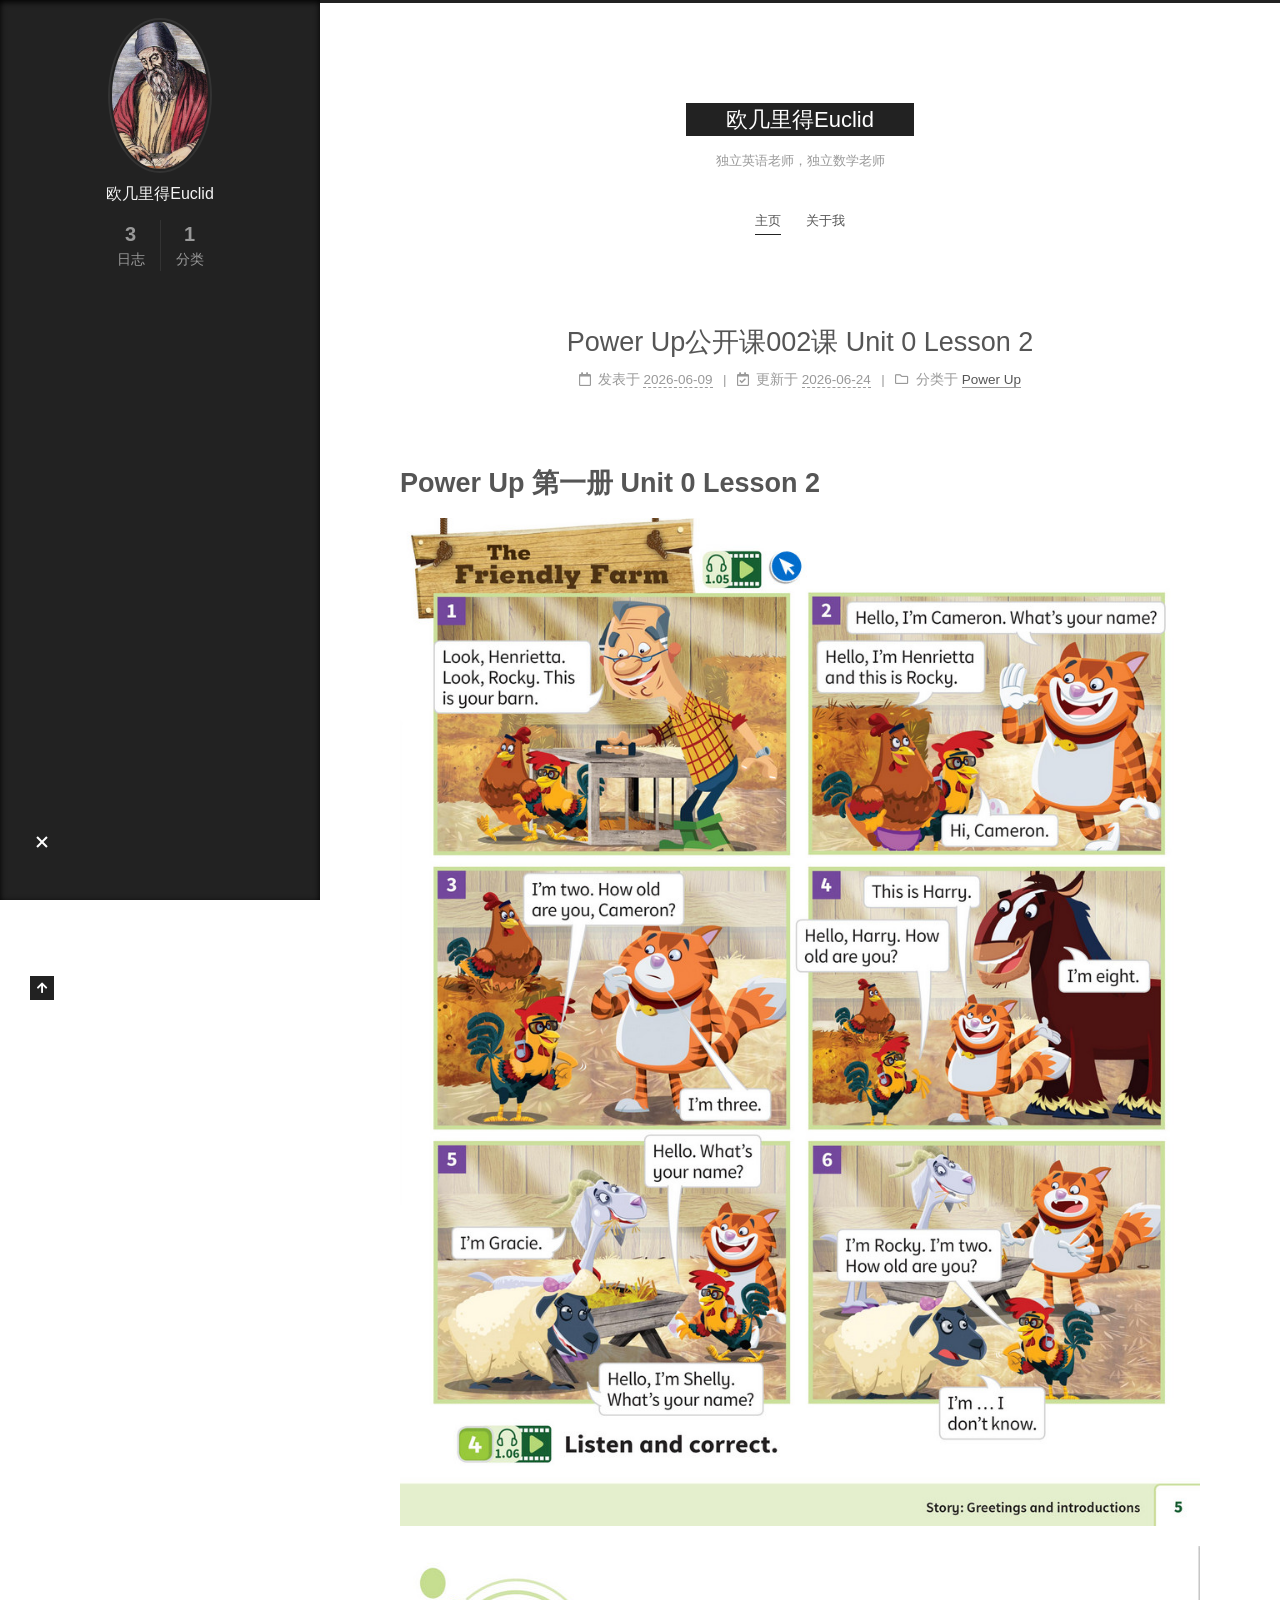
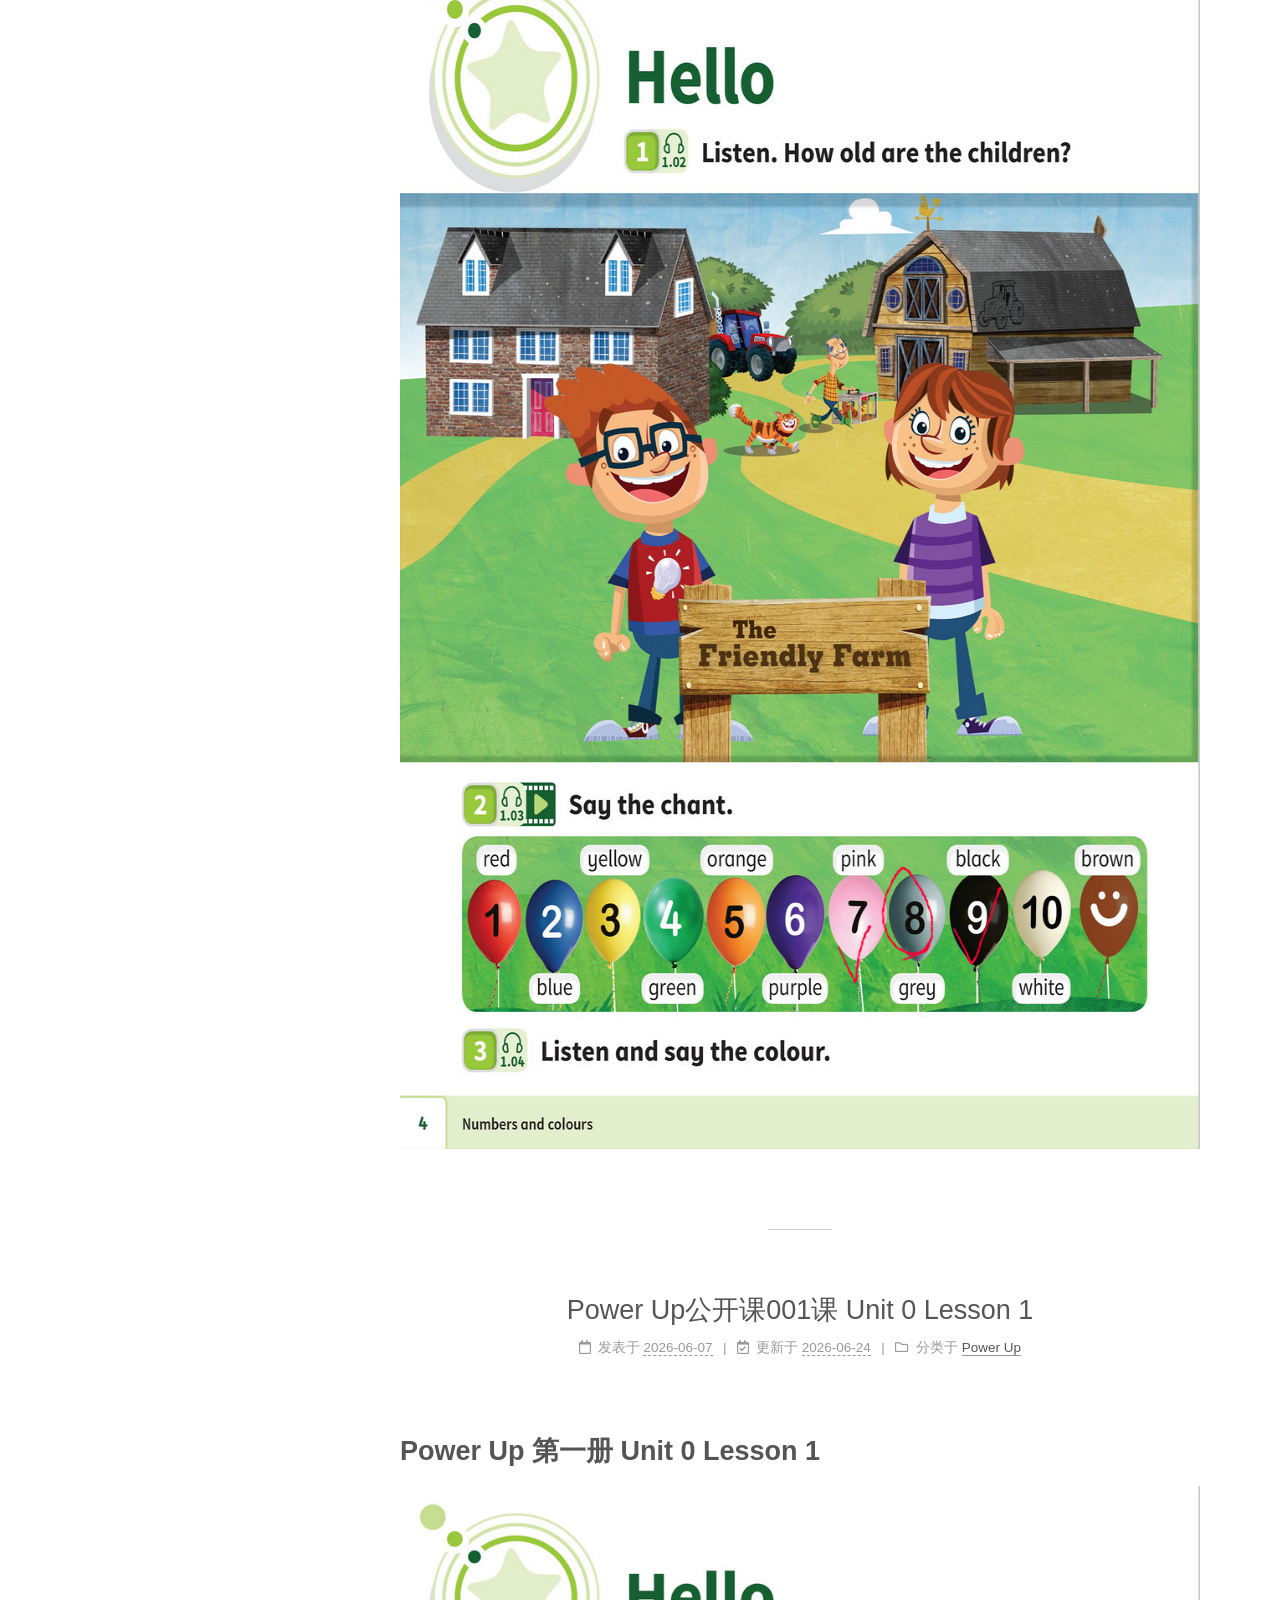
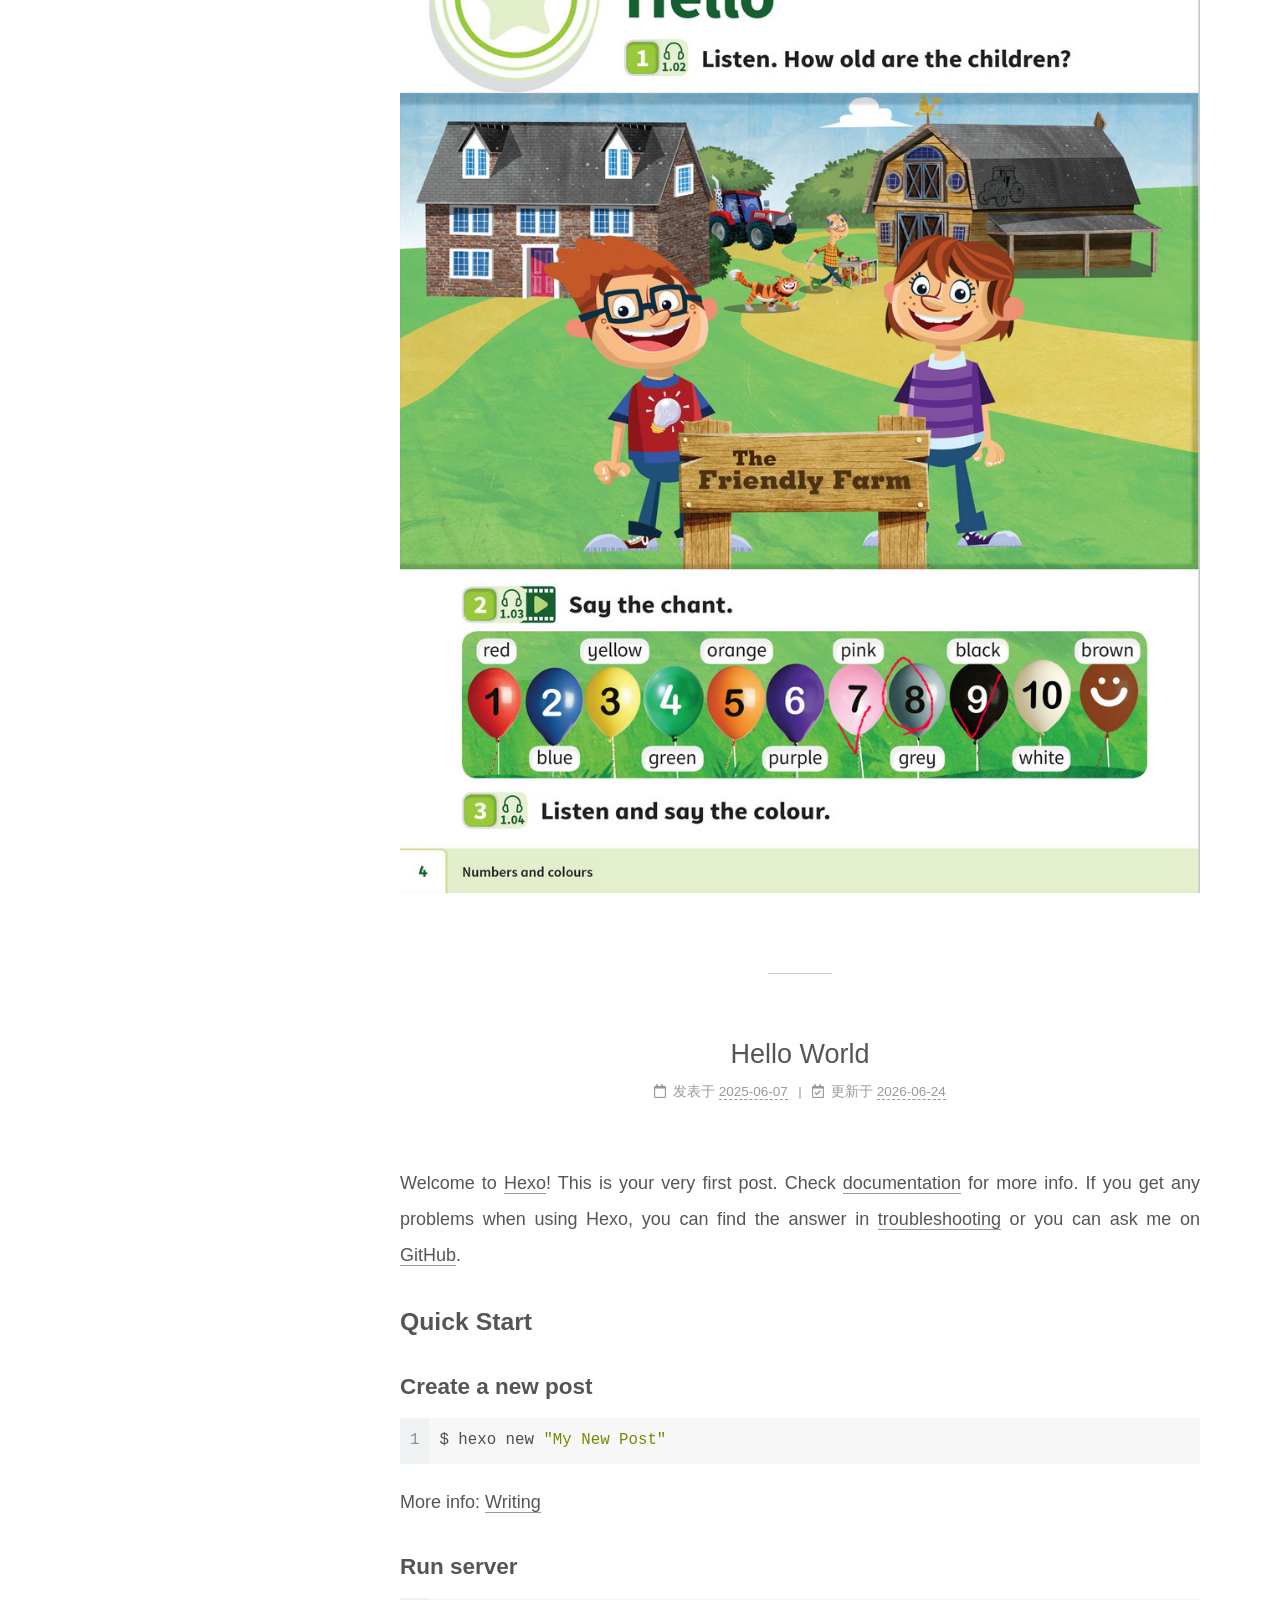
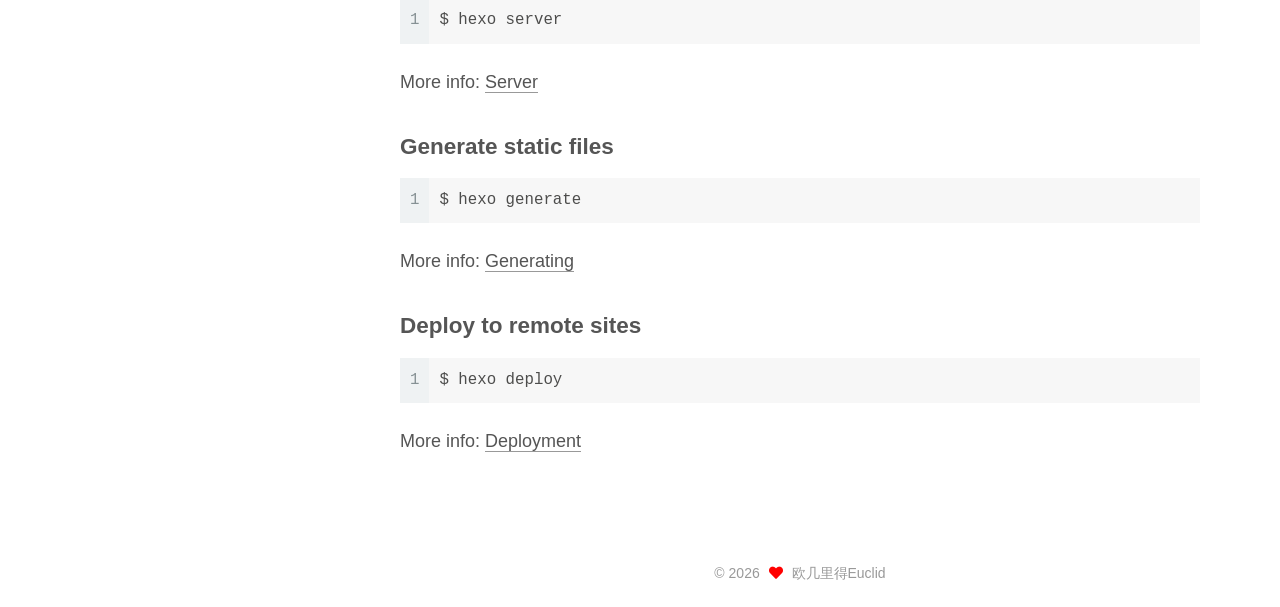
==== index.html @ 87eef2e1 "Site updated: 2026-06-25 21:49:47" ====
<!DOCTYPE html>
<html lang="zh-CN">
<head>
  <meta charset="UTF-8">
<meta name="viewport" content="width=device-width, initial-scale=1, maximum-scale=2">
<meta name="theme-color" content="#222">
<meta name="generator" content="Hexo 7.3.0">
  <link rel="apple-touch-icon" sizes="180x180" href="/images/apple-touch-icon-next.png">
  <link rel="icon" type="image/png" sizes="32x32" href="/images/favicon-32x32-next.png">
  <link rel="icon" type="image/png" sizes="16x16" href="/images/favicon-16x16-next.png">
  <link rel="mask-icon" href="/images/logo.svg" color="#222">

<link rel="stylesheet" href="/css/main.css">


<link rel="stylesheet" href="/lib/font-awesome/css/all.min.css">

<script id="hexo-configurations">
    var NexT = window.NexT || {};
    var CONFIG = {"hostname":"example.com","root":"/","scheme":"Muse","version":"7.8.0","exturl":false,"sidebar":{"position":"left","display":"always","padding":18,"offset":12,"onmobile":false},"copycode":{"enable":false,"show_result":false,"style":null},"back2top":{"enable":true,"sidebar":false,"scrollpercent":false},"bookmark":{"enable":false,"color":"#222","save":"auto"},"fancybox":false,"mediumzoom":false,"lazyload":false,"pangu":false,"comments":{"style":"tabs","active":null,"storage":true,"lazyload":false,"nav":null},"algolia":{"hits":{"per_page":10},"labels":{"input_placeholder":"Search for Posts","hits_empty":"We didn't find any results for the search: ${query}","hits_stats":"${hits} results found in ${time} ms"}},"localsearch":{"enable":false,"trigger":"auto","top_n_per_article":1,"unescape":false,"preload":false},"motion":{"enable":true,"async":false,"transition":{"post_block":"fadeIn","post_header":"slideDownIn","post_body":"slideDownIn","coll_header":"slideLeftIn","sidebar":"slideUpIn"}}};
  </script>

  <meta property="og:type" content="website">
<meta property="og:title" content="欧几里得Euclid">
<meta property="og:url" content="http://example.com/index.html">
<meta property="og:site_name" content="欧几里得Euclid">
<meta property="og:locale" content="zh_CN">
<meta property="article:author" content="欧几里得Euclid">
<meta name="twitter:card" content="summary">

<link rel="canonical" href="http://example.com/">


<script id="page-configurations">
  // https://hexo.io/docs/variables.html
  CONFIG.page = {
    sidebar: "",
    isHome : true,
    isPost : false,
    lang   : 'zh-CN'
  };
</script>

  <title>欧几里得Euclid</title>
  






  <noscript>
  <style>
  .use-motion .brand,
  .use-motion .menu-item,
  .sidebar-inner,
  .use-motion .post-block,
  .use-motion .pagination,
  .use-motion .comments,
  .use-motion .post-header,
  .use-motion .post-body,
  .use-motion .collection-header { opacity: initial; }

  .use-motion .site-title,
  .use-motion .site-subtitle {
    opacity: initial;
    top: initial;
  }

  .use-motion .logo-line-before i { left: initial; }
  .use-motion .logo-line-after i { right: initial; }
  </style>
</noscript>

</head>

<body itemscope itemtype="http://schema.org/WebPage">
  <div class="container use-motion">
    <div class="headband"></div>

    <header class="header" itemscope itemtype="http://schema.org/WPHeader">
      <div class="header-inner"><div class="site-brand-container">
  <div class="site-nav-toggle">
    <div class="toggle" aria-label="切换导航栏">
      <span class="toggle-line toggle-line-first"></span>
      <span class="toggle-line toggle-line-middle"></span>
      <span class="toggle-line toggle-line-last"></span>
    </div>
  </div>

  <div class="site-meta">

    <a href="/" class="brand" rel="start">
      <span class="logo-line-before"><i></i></span>
      <h1 class="site-title">欧几里得Euclid</h1>
      <span class="logo-line-after"><i></i></span>
    </a>
      <p class="site-subtitle" itemprop="description">独立英语老师，独立数学老师</p>
  </div>

  <div class="site-nav-right">
    <div class="toggle popup-trigger">
    </div>
  </div>
</div>




<nav class="site-nav">
  <ul id="menu" class="main-menu menu">
        <li class="menu-item menu-item-主页">

    <a href="/" rel="section">主页</a>

  </li>
        <li class="menu-item menu-item-关于我">

    <a href="/about-me/" rel="section">关于我</a>

  </li>
  </ul>
</nav>




</div>
    </header>

    
  <div class="back-to-top">
    <i class="fa fa-arrow-up"></i>
    <span>0%</span>
  </div>


    <main class="main">
      <div class="main-inner">
        <div class="content-wrap">
          

          <div class="content index posts-expand">
            
      
  
  
  <article itemscope itemtype="http://schema.org/Article" class="post-block" lang="zh-CN">
    <link itemprop="mainEntityOfPage" href="http://example.com/2026/06/09/002/">

    <span hidden itemprop="author" itemscope itemtype="http://schema.org/Person">
      <meta itemprop="image" content="/images/general/avatar.jpg">
      <meta itemprop="name" content="欧几里得Euclid">
      <meta itemprop="description" content="">
    </span>

    <span hidden itemprop="publisher" itemscope itemtype="http://schema.org/Organization">
      <meta itemprop="name" content="欧几里得Euclid">
    </span>
      <header class="post-header">
        <h2 class="post-title" itemprop="name headline">
          
            <a href="/2026/06/09/002/" class="post-title-link" itemprop="url">Power Up公开课002课 Unit 0 Lesson 2</a>
        </h2>

        <div class="post-meta">
            <span class="post-meta-item">
              <span class="post-meta-item-icon">
                <i class="far fa-calendar"></i>
              </span>
              <span class="post-meta-item-text">发表于</span>

              <time title="创建时间：2026-06-09 11:00:00" itemprop="dateCreated datePublished" datetime="2026-06-09T11:00:00+08:00">2026-06-09</time>
            </span>
              <span class="post-meta-item">
                <span class="post-meta-item-icon">
                  <i class="far fa-calendar-check"></i>
                </span>
                <span class="post-meta-item-text">更新于</span>
                <time title="修改时间：2026-06-24 15:25:16" itemprop="dateModified" datetime="2026-06-24T15:25:16+08:00">2026-06-24</time>
              </span>
            <span class="post-meta-item">
              <span class="post-meta-item-icon">
                <i class="far fa-folder"></i>
              </span>
              <span class="post-meta-item-text">分类于</span>
                <span itemprop="about" itemscope itemtype="http://schema.org/Thing">
                  <a href="/categories/Power-Up/" itemprop="url" rel="index"><span itemprop="name">Power Up</span></a>
                </span>
            </span>

          

        </div>
      </header>

    
    
    
    <div class="post-body" itemprop="articleBody">

      
          <h1>Power Up 第一册 Unit 0 Lesson 2</h1>

<p> <img src="/imaegs/powerup01/page005.jpg" alt="图片描述"></p>
 <img src="/imaegs/powerup01/page004.jpg" width="956" height="1203" alt=""/>

      
    </div>

    
    
    
      <footer class="post-footer">
        <div class="post-eof"></div>
      </footer>
  </article>
  
  
  

      
  
  
  <article itemscope itemtype="http://schema.org/Article" class="post-block" lang="zh-CN">
    <link itemprop="mainEntityOfPage" href="http://example.com/2026/06/07/001/">

    <span hidden itemprop="author" itemscope itemtype="http://schema.org/Person">
      <meta itemprop="image" content="/images/general/avatar.jpg">
      <meta itemprop="name" content="欧几里得Euclid">
      <meta itemprop="description" content="">
    </span>

    <span hidden itemprop="publisher" itemscope itemtype="http://schema.org/Organization">
      <meta itemprop="name" content="欧几里得Euclid">
    </span>
      <header class="post-header">
        <h2 class="post-title" itemprop="name headline">
          
            <a href="/2026/06/07/001/" class="post-title-link" itemprop="url">Power Up公开课001课 Unit 0 Lesson 1</a>
        </h2>

        <div class="post-meta">
            <span class="post-meta-item">
              <span class="post-meta-item-icon">
                <i class="far fa-calendar"></i>
              </span>
              <span class="post-meta-item-text">发表于</span>

              <time title="创建时间：2026-06-07 11:00:00" itemprop="dateCreated datePublished" datetime="2026-06-07T11:00:00+08:00">2026-06-07</time>
            </span>
              <span class="post-meta-item">
                <span class="post-meta-item-icon">
                  <i class="far fa-calendar-check"></i>
                </span>
                <span class="post-meta-item-text">更新于</span>
                <time title="修改时间：2026-06-24 15:17:40" itemprop="dateModified" datetime="2026-06-24T15:17:40+08:00">2026-06-24</time>
              </span>
            <span class="post-meta-item">
              <span class="post-meta-item-icon">
                <i class="far fa-folder"></i>
              </span>
              <span class="post-meta-item-text">分类于</span>
                <span itemprop="about" itemscope itemtype="http://schema.org/Thing">
                  <a href="/categories/Power-Up/" itemprop="url" rel="index"><span itemprop="name">Power Up</span></a>
                </span>
            </span>

          

        </div>
      </header>

    
    
    
    <div class="post-body" itemprop="articleBody">

      
          <h1>Power Up 第一册 Unit 0 Lesson 1</h1>

<p> <img src="/imaegs/powerup01/page004.jpg" alt="图片描述"></p>

      
    </div>

    
    
    
      <footer class="post-footer">
        <div class="post-eof"></div>
      </footer>
  </article>
  
  
  

      
  
  
  <article itemscope itemtype="http://schema.org/Article" class="post-block" lang="zh-CN">
    <link itemprop="mainEntityOfPage" href="http://example.com/2025/06/07/hello-world/">

    <span hidden itemprop="author" itemscope itemtype="http://schema.org/Person">
      <meta itemprop="image" content="/images/general/avatar.jpg">
      <meta itemprop="name" content="欧几里得Euclid">
      <meta itemprop="description" content="">
    </span>

    <span hidden itemprop="publisher" itemscope itemtype="http://schema.org/Organization">
      <meta itemprop="name" content="欧几里得Euclid">
    </span>
      <header class="post-header">
        <h2 class="post-title" itemprop="name headline">
          
            <a href="/2025/06/07/hello-world/" class="post-title-link" itemprop="url">Hello World</a>
        </h2>

        <div class="post-meta">
            <span class="post-meta-item">
              <span class="post-meta-item-icon">
                <i class="far fa-calendar"></i>
              </span>
              <span class="post-meta-item-text">发表于</span>

              <time title="创建时间：2025-06-07 11:00:00" itemprop="dateCreated datePublished" datetime="2025-06-07T11:00:00+08:00">2025-06-07</time>
            </span>
              <span class="post-meta-item">
                <span class="post-meta-item-icon">
                  <i class="far fa-calendar-check"></i>
                </span>
                <span class="post-meta-item-text">更新于</span>
                <time title="修改时间：2026-06-24 15:22:51" itemprop="dateModified" datetime="2026-06-24T15:22:51+08:00">2026-06-24</time>
              </span>

          

        </div>
      </header>

    
    
    
    <div class="post-body" itemprop="articleBody">

      
          <p>Welcome to <a target="_blank" rel="noopener" href="https://hexo.io/">Hexo</a>! This is your very first post. Check <a target="_blank" rel="noopener" href="https://hexo.io/docs/">documentation</a> for more info. If you get any problems when using Hexo, you can find the answer in <a target="_blank" rel="noopener" href="https://hexo.io/docs/troubleshooting.html">troubleshooting</a> or you can ask me on <a target="_blank" rel="noopener" href="https://github.com/hexojs/hexo/issues">GitHub</a>.</p>
<h2 id="Quick-Start"><a href="#Quick-Start" class="headerlink" title="Quick Start"></a>Quick Start</h2><h3 id="Create-a-new-post"><a href="#Create-a-new-post" class="headerlink" title="Create a new post"></a>Create a new post</h3><figure class="highlight bash"><table><tr><td class="gutter"><pre><span class="line">1</span><br></pre></td><td class="code"><pre><span class="line">$ hexo new <span class="string">&quot;My New Post&quot;</span></span><br></pre></td></tr></table></figure>

<p>More info: <a target="_blank" rel="noopener" href="https://hexo.io/docs/writing.html">Writing</a></p>
<h3 id="Run-server"><a href="#Run-server" class="headerlink" title="Run server"></a>Run server</h3><figure class="highlight bash"><table><tr><td class="gutter"><pre><span class="line">1</span><br></pre></td><td class="code"><pre><span class="line">$ hexo server</span><br></pre></td></tr></table></figure>

<p>More info: <a target="_blank" rel="noopener" href="https://hexo.io/docs/server.html">Server</a></p>
<h3 id="Generate-static-files"><a href="#Generate-static-files" class="headerlink" title="Generate static files"></a>Generate static files</h3><figure class="highlight bash"><table><tr><td class="gutter"><pre><span class="line">1</span><br></pre></td><td class="code"><pre><span class="line">$ hexo generate</span><br></pre></td></tr></table></figure>

<p>More info: <a target="_blank" rel="noopener" href="https://hexo.io/docs/generating.html">Generating</a></p>
<h3 id="Deploy-to-remote-sites"><a href="#Deploy-to-remote-sites" class="headerlink" title="Deploy to remote sites"></a>Deploy to remote sites</h3><figure class="highlight bash"><table><tr><td class="gutter"><pre><span class="line">1</span><br></pre></td><td class="code"><pre><span class="line">$ hexo deploy</span><br></pre></td></tr></table></figure>

<p>More info: <a target="_blank" rel="noopener" href="https://hexo.io/docs/one-command-deployment.html">Deployment</a></p>

      
    </div>

    
    
    
      <footer class="post-footer">
        <div class="post-eof"></div>
      </footer>
  </article>
  
  
  


  



          </div>
          

<script>
  window.addEventListener('tabs:register', () => {
    let { activeClass } = CONFIG.comments;
    if (CONFIG.comments.storage) {
      activeClass = localStorage.getItem('comments_active') || activeClass;
    }
    if (activeClass) {
      let activeTab = document.querySelector(`a[href="#comment-${activeClass}"]`);
      if (activeTab) {
        activeTab.click();
      }
    }
  });
  if (CONFIG.comments.storage) {
    window.addEventListener('tabs:click', event => {
      if (!event.target.matches('.tabs-comment .tab-content .tab-pane')) return;
      let commentClass = event.target.classList[1];
      localStorage.setItem('comments_active', commentClass);
    });
  }
</script>

        </div>
          
  
  <div class="toggle sidebar-toggle">
    <span class="toggle-line toggle-line-first"></span>
    <span class="toggle-line toggle-line-middle"></span>
    <span class="toggle-line toggle-line-last"></span>
  </div>

  <aside class="sidebar">
    <div class="sidebar-inner">

      <ul class="sidebar-nav motion-element">
        <li class="sidebar-nav-toc">
          文章目录
        </li>
        <li class="sidebar-nav-overview">
          站点概览
        </li>
      </ul>

      <!--noindex-->
      <div class="post-toc-wrap sidebar-panel">
      </div>
      <!--/noindex-->

      <div class="site-overview-wrap sidebar-panel">
        <div class="site-author motion-element" itemprop="author" itemscope itemtype="http://schema.org/Person">
    <img class="site-author-image" itemprop="image" alt="欧几里得Euclid"
      src="/images/general/avatar.jpg">
  <p class="site-author-name" itemprop="name">欧几里得Euclid</p>
  <div class="site-description" itemprop="description"></div>
</div>
<div class="site-state-wrap motion-element">
  <nav class="site-state">
      <div class="site-state-item site-state-posts">
          <a href="/archives">
          <span class="site-state-item-count">3</span>
          <span class="site-state-item-name">日志</span>
        </a>
      </div>
      <div class="site-state-item site-state-categories">
        <span class="site-state-item-count">1</span>
        <span class="site-state-item-name">分类</span>
      </div>
  </nav>
</div>



      </div>

    </div>
  </aside>
  <div id="sidebar-dimmer"></div>


      </div>
    </main>

    <footer class="footer">
      <div class="footer-inner">
        

        

<div class="copyright">
  
  &copy; 
  <span itemprop="copyrightYear">2026</span>
  <span class="with-love">
    <i class="fa fa-heart"></i>
  </span>
  <span class="author" itemprop="copyrightHolder">欧几里得Euclid</span>
</div>

        








      </div>
    </footer>
  </div>

  
  <script src="/lib/anime.min.js"></script>
  <script src="/lib/velocity/velocity.min.js"></script>
  <script src="/lib/velocity/velocity.ui.min.js"></script>

<script src="/js/utils.js"></script>

<script src="/js/motion.js"></script>


<script src="/js/schemes/muse.js"></script>


<script src="/js/next-boot.js"></script>




  















  

  

</body>
</html>
---- css/main.css ----
:root {
  --body-bg-color: #fff;
  --content-bg-color: #fff;
  --card-bg-color: #f5f5f5;
  --text-color: #555;
  --blockquote-color: #666;
  --link-color: #555;
  --link-hover-color: #222;
  --brand-color: #fff;
  --brand-hover-color: #fff;
  --table-row-odd-bg-color: #f9f9f9;
  --table-row-hover-bg-color: #f5f5f5;
  --menu-item-bg-color: #f5f5f5;
  --btn-default-bg: #222;
  --btn-default-color: #fff;
  --btn-default-border-color: #222;
  --btn-default-hover-bg: #fff;
  --btn-default-hover-color: #222;
  --btn-default-hover-border-color: #222;
}
html {
  line-height: 1.15; /* 1 */
  -webkit-text-size-adjust: 100%; /* 2 */
}
body {
  margin: 0;
}
main {
  display: block;
}
h1 {
  font-size: 2em;
  margin: 0.67em 0;
}
hr {
  box-sizing: content-box; /* 1 */
  height: 0; /* 1 */
  overflow: visible; /* 2 */
}
pre {
  font-family: monospace, monospace; /* 1 */
  font-size: 1em; /* 2 */
}
a {
  background: transparent;
}
abbr[title] {
  border-bottom: none; /* 1 */
  text-decoration: underline; /* 2 */
  text-decoration: underline dotted; /* 2 */
}
b,
strong {
  font-weight: bolder;
}
code,
kbd,
samp {
  font-family: monospace, monospace; /* 1 */
  font-size: 1em; /* 2 */
}
small {
  font-size: 80%;
}
sub,
sup {
  font-size: 75%;
  line-height: 0;
  position: relative;
  vertical-align: baseline;
}
sub {
  bottom: -0.25em;
}
sup {
  top: -0.5em;
}
img {
  border-style: none;
}
button,
input,
optgroup,
select,
textarea {
  font-family: inherit; /* 1 */
  font-size: 100%; /* 1 */
  line-height: 1.15; /* 1 */
  margin: 0; /* 2 */
}
button,
input {
/* 1 */
  overflow: visible;
}
button,
select {
/* 1 */
  text-transform: none;
}
button,
[type='button'],
[type='reset'],
[type='submit'] {
  -webkit-appearance: button;
}
button::-moz-focus-inner,
[type='button']::-moz-focus-inner,
[type='reset']::-moz-focus-inner,
[type='submit']::-moz-focus-inner {
  border-style: none;
  padding: 0;
}
button:-moz-focusring,
[type='button']:-moz-focusring,
[type='reset']:-moz-focusring,
[type='submit']:-moz-focusring {
  outline: 1px dotted ButtonText;
}
fieldset {
  padding: 0.35em 0.75em 0.625em;
}
legend {
  box-sizing: border-box; /* 1 */
  color: inherit; /* 2 */
  display: table; /* 1 */
  max-width: 100%; /* 1 */
  padding: 0; /* 3 */
  white-space: normal; /* 1 */
}
progress {
  vertical-align: baseline;
}
textarea {
  overflow: auto;
}
[type='checkbox'],
[type='radio'] {
  box-sizing: border-box; /* 1 */
  padding: 0; /* 2 */
}
[type='number']::-webkit-inner-spin-button,
[type='number']::-webkit-outer-spin-button {
  height: auto;
}
[type='search'] {
  outline-offset: -2px; /* 2 */
  -webkit-appearance: textfield; /* 1 */
}
[type='search']::-webkit-search-decoration {
  -webkit-appearance: none;
}
::-webkit-file-upload-button {
  font: inherit; /* 2 */
  -webkit-appearance: button; /* 1 */
}
details {
  display: block;
}
summary {
  display: list-item;
}
template {
  display: none;
}
[hidden] {
  display: none;
}
::selection {
  background: #262a30;
  color: #eee;
}
html,
body {
  height: 100%;
}
body {
  background: var(--body-bg-color);
  color: var(--text-color);
  font-family: 'Lato', "PingFang SC", "Microsoft YaHei", sans-serif;
  font-size: 1em;
  line-height: 2;
}
@media (max-width: 991px) {
  body {
    padding-left: 0 !important;
    padding-right: 0 !important;
  }
}
h1,
h2,
h3,
h4,
h5,
h6 {
  font-family: 'Lato', "PingFang SC", "Microsoft YaHei", sans-serif;
  font-weight: bold;
  line-height: 1.5;
  margin: 20px 0 15px;
}
h1 {
  font-size: 1.5em;
}
h2 {
  font-size: 1.375em;
}
h3 {
  font-size: 1.25em;
}
h4 {
  font-size: 1.125em;
}
h5 {
  font-size: 1em;
}
h6 {
  font-size: 0.875em;
}
p {
  margin: 0 0 20px 0;
}
a,
span.exturl {
  border-bottom: 1px solid #999;
  color: var(--link-color);
  outline: 0;
  text-decoration: none;
  overflow-wrap: break-word;
  word-wrap: break-word;
  cursor: pointer;
}
a:hover,
span.exturl:hover {
  border-bottom-color: var(--link-hover-color);
  color: var(--link-hover-color);
}
iframe,
img,
video {
  display: block;
  margin-left: auto;
  margin-right: auto;
  max-width: 100%;
}
hr {
  background-image: repeating-linear-gradient(-45deg, #ddd, #ddd 4px, transparent 4px, transparent 8px);
  border: 0;
  height: 3px;
  margin: 40px 0;
}
blockquote {
  border-left: 4px solid #ddd;
  color: var(--blockquote-color);
  margin: 0;
  padding: 0 15px;
}
blockquote cite::before {
  content: '-';
  padding: 0 5px;
}
dt {
  font-weight: bold;
}
dd {
  margin: 0;
  padding: 0;
}
kbd {
  background-color: #f5f5f5;
  background-image: linear-gradient(#eee, #fff, #eee);
  border: 1px solid #ccc;
  border-radius: 0.2em;
  box-shadow: 0.1em 0.1em 0.2em rgba(0,0,0,0.1);
  color: #555;
  font-family: inherit;
  padding: 0.1em 0.3em;
  white-space: nowrap;
}
.table-container {
  overflow: auto;
}
table {
  border-collapse: collapse;
  border-spacing: 0;
  font-size: 0.875em;
  margin: 0 0 20px 0;
  width: 100%;
}
tbody tr:nth-of-type(odd) {
  background: var(--table-row-odd-bg-color);
}
tbody tr:hover {
  background: var(--table-row-hover-bg-color);
}
caption,
th,
td {
  font-weight: normal;
  padding: 8px;
  vertical-align: middle;
}
th,
td {
  border: 1px solid #ddd;
  border-bottom: 3px solid #ddd;
}
th {
  font-weight: 700;
  padding-bottom: 10px;
}
td {
  border-bottom-width: 1px;
}
.btn {
  background: var(--btn-default-bg);
  border: 2px solid var(--btn-default-border-color);
  border-radius: 0;
  color: var(--btn-default-color);
  display: inline-block;
  font-size: 0.875em;
  line-height: 2;
  padding: 0 20px;
  text-decoration: none;
  transition-property: background-color;
  transition-delay: 0s;
  transition-duration: 0.2s;
  transition-timing-function: ease-in-out;
}
.btn:hover {
  background: var(--btn-default-hover-bg);
  border-color: var(--btn-default-hover-border-color);
  color: var(--btn-default-hover-color);
}
.btn + .btn {
  margin: 0 0 8px 8px;
}
.btn .fa-fw {
  text-align: left;
  width: 1.285714285714286em;
}
.toggle {
  line-height: 0;
}
.toggle .toggle-line {
  background: #fff;
  display: inline-block;
  height: 2px;
  left: 0;
  position: relative;
  top: 0;
  transition: all 0.4s;
  vertical-align: top;
  width: 100%;
}
.toggle .toggle-line:not(:first-child) {
  margin-top: 3px;
}
.toggle.toggle-arrow .toggle-line-first {
  left: 50%;
  top: 2px;
  transform: rotate(45deg);
  width: 50%;
}
.toggle.toggle-arrow .toggle-line-middle {
  left: 2px;
  width: 90%;
}
.toggle.toggle-arrow .toggle-line-last {
  left: 50%;
  top: -2px;
  transform: rotate(-45deg);
  width: 50%;
}
.toggle.toggle-close .toggle-line-first {
  transform: rotate(-45deg);
  top: 5px;
}
.toggle.toggle-close .toggle-line-middle {
  opacity: 0;
}
.toggle.toggle-close .toggle-line-last {
  transform: rotate(45deg);
  top: -5px;
}
.highlight,
pre {
  background: #f7f7f7;
  color: #4d4d4c;
  line-height: 1.6;
  margin: 0 auto 20px;
}
pre,
code {
  font-family: consolas, Menlo, monospace, "PingFang SC", "Microsoft YaHei";
}
code {
  background: #eee;
  border-radius: 3px;
  color: #555;
  padding: 2px 4px;
  overflow-wrap: break-word;
  word-wrap: break-word;
}
.highlight *::selection {
  background: #d6d6d6;
}
.highlight pre {
  border: 0;
  margin: 0;
  padding: 10px 0;
}
.highlight table {
  border: 0;
  margin: 0;
  width: auto;
}
.highlight td {
  border: 0;
  padding: 0;
}
.highlight figcaption {
  background: #eff2f3;
  color: #4d4d4c;
  display: flex;
  font-size: 0.875em;
  justify-content: space-between;
  line-height: 1.2;
  padding: 0.5em;
}
.highlight figcaption a {
  color: #4d4d4c;
}
.highlight figcaption a:hover {
  border-bottom-color: #4d4d4c;
}
.highlight .gutter {
  -moz-user-select: none;
  -ms-user-select: none;
  -webkit-user-select: none;
  user-select: none;
}
.highlight .gutter pre {
  background: #eff2f3;
  color: #869194;
  padding-left: 10px;
  padding-right: 10px;
  text-align: right;
}
.highlight .code pre {
  background: #f7f7f7;
  padding-left: 10px;
  width: 100%;
}
.gist table {
  width: auto;
}
.gist table td {
  border: 0;
}
pre {
  overflow: auto;
  padding: 10px;
}
pre code {
  background: none;
  color: #4d4d4c;
  font-size: 0.875em;
  padding: 0;
  text-shadow: none;
}
pre .deletion {
  background: #fdd;
}
pre .addition {
  background: #dfd;
}
pre .meta {
  color: #eab700;
  -moz-user-select: none;
  -ms-user-select: none;
  -webkit-user-select: none;
  user-select: none;
}
pre .comment {
  color: #8e908c;
}
pre .variable,
pre .attribute,
pre .tag,
pre .name,
pre .regexp,
pre .ruby .constant,
pre .xml .tag .title,
pre .xml .pi,
pre .xml .doctype,
pre .html .doctype,
pre .css .id,
pre .css .class,
pre .css .pseudo {
  color: #c82829;
}
pre .number,
pre .preprocessor,
pre .built_in,
pre .builtin-name,
pre .literal,
pre .params,
pre .constant,
pre .command {
  color: #f5871f;
}
pre .ruby .class .title,
pre .css .rules .attribute,
pre .string,
pre .symbol,
pre .value,
pre .inheritance,
pre .header,
pre .ruby .symbol,
pre .xml .cdata,
pre .special,
pre .formula {
  color: #718c00;
}
pre .title,
pre .css .hexcolor {
  color: #3e999f;
}
pre .function,
pre .python .decorator,
pre .python .title,
pre .ruby .function .title,
pre .ruby .title .keyword,
pre .perl .sub,
pre .javascript .title,
pre .coffeescript .title {
  color: #4271ae;
}
pre .keyword,
pre .javascript .function {
  color: #8959a8;
}
.blockquote-center {
  border-left: none;
  margin: 40px 0;
  padding: 0;
  position: relative;
  text-align: center;
}
.blockquote-center .fa {
  display: block;
  opacity: 0.6;
  position: absolute;
  width: 100%;
}
.blockquote-center .fa-quote-left {
  border-top: 1px solid #ccc;
  text-align: left;
  top: -20px;
}
.blockquote-center .fa-quote-right {
  border-bottom: 1px solid #ccc;
  text-align: right;
  bottom: -20px;
}
.blockquote-center p,
.blockquote-center div {
  text-align: center;
}
.post-body .group-picture img {
  margin: 0 auto;
  padding: 0 3px;
}
.group-picture-row {
  margin-bottom: 6px;
  overflow: hidden;
}
.group-picture-column {
  float: left;
  margin-bottom: 10px;
}
.post-body .label {
  color: #555;
  display: inline;
  padding: 0 2px;
}
.post-body .label.default {
  background: #f0f0f0;
}
.post-body .label.primary {
  background: #efe6f7;
}
.post-body .label.info {
  background: #e5f2f8;
}
.post-body .label.success {
  background: #e7f4e9;
}
.post-body .label.warning {
  background: #fcf6e1;
}
.post-body .label.danger {
  background: #fae8eb;
}
.post-body .tabs {
  margin-bottom: 20px;
}
.post-body .tabs,
.tabs-comment {
  display: block;
  padding-top: 10px;
  position: relative;
}
.post-body .tabs ul.nav-tabs,
.tabs-comment ul.nav-tabs {
  display: flex;
  flex-wrap: wrap;
  margin: 0;
  margin-bottom: -1px;
  padding: 0;
}
@media (max-width: 413px) {
  .post-body .tabs ul.nav-tabs,
  .tabs-comment ul.nav-tabs {
    display: block;
    margin-bottom: 5px;
  }
}
.post-body .tabs ul.nav-tabs li.tab,
.tabs-comment ul.nav-tabs li.tab {
  border-bottom: 1px solid #ddd;
  border-left: 1px solid transparent;
  border-right: 1px solid transparent;
  border-top: 3px solid transparent;
  flex-grow: 1;
  list-style-type: none;
  border-radius: 0 0 0 0;
}
@media (max-width: 413px) {
  .post-body .tabs ul.nav-tabs li.tab,
  .tabs-comment ul.nav-tabs li.tab {
    border-bottom: 1px solid transparent;
    border-left: 3px solid transparent;
    border-right: 1px solid transparent;
    border-top: 1px solid transparent;
  }
}
@media (max-width: 413px) {
  .post-body .tabs ul.nav-tabs li.tab,
  .tabs-comment ul.nav-tabs li.tab {
    border-radius: 0;
  }
}
.post-body .tabs ul.nav-tabs li.tab a,
.tabs-comment ul.nav-tabs li.tab a {
  border-bottom: initial;
  display: block;
  line-height: 1.8;
  outline: 0;
  padding: 0.25em 0.75em;
  text-align: center;
  transition-delay: 0s;
  transition-duration: 0.2s;
  transition-timing-function: ease-out;
}
.post-body .tabs ul.nav-tabs li.tab a i,
.tabs-comment ul.nav-tabs li.tab a i {
  width: 1.285714285714286em;
}
.post-body .tabs ul.nav-tabs li.tab.active,
.tabs-comment ul.nav-tabs li.tab.active {
  border-bottom: 1px solid transparent;
  border-left: 1px solid #ddd;
  border-right: 1px solid #ddd;
  border-top: 3px solid #fc6423;
}
@media (max-width: 413px) {
  .post-body .tabs ul.nav-tabs li.tab.active,
  .tabs-comment ul.nav-tabs li.tab.active {
    border-bottom: 1px solid #ddd;
    border-left: 3px solid #fc6423;
    border-right: 1px solid #ddd;
    border-top: 1px solid #ddd;
  }
}
.post-body .tabs ul.nav-tabs li.tab.active a,
.tabs-comment ul.nav-tabs li.tab.active a {
  color: var(--link-color);
  cursor: default;
}
.post-body .tabs .tab-content .tab-pane,
.tabs-comment .tab-content .tab-pane {
  border: 1px solid #ddd;
  border-top: 0;
  padding: 20px 20px 0 20px;
  border-radius: 0;
}
.post-body .tabs .tab-content .tab-pane:not(.active),
.tabs-comment .tab-content .tab-pane:not(.active) {
  display: none;
}
.post-body .tabs .tab-content .tab-pane.active,
.tabs-comment .tab-content .tab-pane.active {
  display: block;
}
.post-body .tabs .tab-content .tab-pane.active:nth-of-type(1),
.tabs-comment .tab-content .tab-pane.active:nth-of-type(1) {
  border-radius: 0 0 0 0;
}
@media (max-width: 413px) {
  .post-body .tabs .tab-content .tab-pane.active:nth-of-type(1),
  .tabs-comment .tab-content .tab-pane.active:nth-of-type(1) {
    border-radius: 0;
  }
}
.post-body .note {
  border-radius: 3px;
  margin-bottom: 20px;
  padding: 1em;
  position: relative;
  border: 1px solid #eee;
  border-left-width: 5px;
}
.post-body .note h2,
.post-body .note h3,
.post-body .note h4,
.post-body .note h5,
.post-body .note h6 {
  margin-top: 0;
  border-bottom: initial;
  margin-bottom: 0;
  padding-top: 0;
}
.post-body .note p:first-child,
.post-body .note ul:first-child,
.post-body .note ol:first-child,
.post-body .note table:first-child,
.post-body .note pre:first-child,
.post-body .note blockquote:first-child,
.post-body .note img:first-child {
  margin-top: 0;
}
.post-body .note p:last-child,
.post-body .note ul:last-child,
.post-body .note ol:last-child,
.post-body .note table:last-child,
.post-body .note pre:last-child,
.post-body .note blockquote:last-child,
.post-body .note img:last-child {
  margin-bottom: 0;
}
.post-body .note.default {
  border-left-color: #777;
}
.post-body .note.default h2,
.post-body .note.default h3,
.post-body .note.default h4,
.post-body .note.default h5,
.post-body .note.default h6 {
  color: #777;
}
.post-body .note.primary {
  border-left-color: #6f42c1;
}
.post-body .note.primary h2,
.post-body .note.primary h3,
.post-body .note.primary h4,
.post-body .note.primary h5,
.post-body .note.primary h6 {
  color: #6f42c1;
}
.post-body .note.info {
  border-left-color: #428bca;
}
.post-body .note.info h2,
.post-body .note.info h3,
.post-body .note.info h4,
.post-body .note.info h5,
.post-body .note.info h6 {
  color: #428bca;
}
.post-body .note.success {
  border-left-color: #5cb85c;
}
.post-body .note.success h2,
.post-body .note.success h3,
.post-body .note.success h4,
.post-body .note.success h5,
.post-body .note.success h6 {
  color: #5cb85c;
}
.post-body .note.warning {
  border-left-color: #f0ad4e;
}
.post-body .note.warning h2,
.post-body .note.warning h3,
.post-body .note.warning h4,
.post-body .note.warning h5,
.post-body .note.warning h6 {
  color: #f0ad4e;
}
.post-body .note.danger {
  border-left-color: #d9534f;
}
.post-body .note.danger h2,
.post-body .note.danger h3,
.post-body .note.danger h4,
.post-body .note.danger h5,
.post-body .note.danger h6 {
  color: #d9534f;
}
.pagination .prev,
.pagination .next,
.pagination .page-number,
.pagination .space {
  display: inline-block;
  margin: 0 10px;
  padding: 0 11px;
  position: relative;
  top: -1px;
}
@media (max-width: 767px) {
  .pagination .prev,
  .pagination .next,
  .pagination .page-number,
  .pagination .space {
    margin: 0 5px;
  }
}
.pagination {
  border-top: 1px solid #eee;
  margin: 120px 0 0;
  text-align: center;
}
.pagination .prev,
.pagination .next,
.pagination .page-number {
  border-bottom: 0;
  border-top: 1px solid #eee;
  transition-property: border-color;
  transition-delay: 0s;
  transition-duration: 0.2s;
  transition-timing-function: ease-in-out;
}
.pagination .prev:hover,
.pagination .next:hover,
.pagination .page-number:hover {
  border-top-color: #222;
}
.pagination .space {
  margin: 0;
  padding: 0;
}
.pagination .prev {
  margin-left: 0;
}
.pagination .next {
  margin-right: 0;
}
.pagination .page-number.current {
  background: #ccc;
  border-top-color: #ccc;
  color: #fff;
}
@media (max-width: 767px) {
  .pagination {
    border-top: none;
  }
  .pagination .prev,
  .pagination .next,
  .pagination .page-number {
    border-bottom: 1px solid #eee;
    border-top: 0;
    margin-bottom: 10px;
    padding: 0 10px;
  }
  .pagination .prev:hover,
  .pagination .next:hover,
  .pagination .page-number:hover {
    border-bottom-color: #222;
  }
}
.comments {
  margin-top: 60px;
  overflow: hidden;
}
.comment-button-group {
  display: flex;
  flex-wrap: wrap-reverse;
  justify-content: center;
  margin: 1em 0;
}
.comment-button-group .comment-button {
  margin: 0.1em 0.2em;
}
.comment-button-group .comment-button.active {
  background: var(--btn-default-hover-bg);
  border-color: var(--btn-default-hover-border-color);
  color: var(--btn-default-hover-color);
}
.comment-position {
  display: none;
}
.comment-position.active {
  display: block;
}
.tabs-comment {
  background: var(--content-bg-color);
  margin-top: 4em;
  padding-top: 0;
}
.tabs-comment .comments {
  border: 0;
  box-shadow: none;
  margin-top: 0;
  padding-top: 0;
}
.container {
  min-height: 100%;
  position: relative;
}
.main-inner {
  margin: 0 auto;
  width: 700px;
}
@media (min-width: 1200px) {
  .main-inner {
    width: 800px;
  }
}
@media (min-width: 1600px) {
  .main-inner {
    width: 900px;
  }
}
@media (max-width: 767px) {
  .content-wrap {
    padding: 0 20px;
  }
}
.header {
  background: transparent;
}
.header-inner {
  margin: 0 auto;
  width: 700px;
}
@media (min-width: 1200px) {
  .header-inner {
    width: 800px;
  }
}
@media (min-width: 1600px) {
  .header-inner {
    width: 900px;
  }
}
.site-brand-container {
  display: flex;
  flex-shrink: 0;
  padding: 0 10px;
}
.headband {
  background: #222;
  height: 3px;
}
.site-meta {
  flex-grow: 1;
  text-align: center;
}
@media (max-width: 767px) {
  .site-meta {
    text-align: center;
  }
}
.brand {
  border-bottom: none;
  color: var(--brand-color);
  display: inline-block;
  line-height: 1.375em;
  padding: 0 40px;
  position: relative;
}
.brand:hover {
  color: var(--brand-hover-color);
}
.site-title {
  font-family: 'Lato', "PingFang SC", "Microsoft YaHei", sans-serif;
  font-size: 1.375em;
  font-weight: normal;
  margin: 0;
}
.site-subtitle {
  color: #999;
  font-size: 0.8125em;
  margin: 10px 0;
}
.use-motion .brand {
  opacity: 0;
}
.use-motion .site-title,
.use-motion .site-subtitle,
.use-motion .custom-logo-image {
  opacity: 0;
  position: relative;
  top: -10px;
}
.site-nav-toggle,
.site-nav-right {
  display: none;
}
@media (max-width: 767px) {
  .site-nav-toggle,
  .site-nav-right {
    display: flex;
    flex-direction: column;
    justify-content: center;
  }
}
.site-nav-toggle .toggle,
.site-nav-right .toggle {
  color: var(--text-color);
  padding: 10px;
  width: 22px;
}
.site-nav-toggle .toggle .toggle-line,
.site-nav-right .toggle .toggle-line {
  background: var(--text-color);
  border-radius: 1px;
}
.site-nav {
  display: block;
}
@media (max-width: 767px) {
  .site-nav {
    clear: both;
    display: none;
  }
}
.site-nav.site-nav-on {
  display: block;
}
.menu {
  margin-top: 20px;
  padding-left: 0;
  text-align: center;
}
.menu-item {
  display: inline-block;
  list-style: none;
  margin: 0 10px;
}
@media (max-width: 767px) {
  .menu-item {
    display: block;
    margin-top: 10px;
  }
  .menu-item.menu-item-search {
    display: none;
  }
}
.menu-item a,
.menu-item span.exturl {
  border-bottom: 0;
  display: block;
  font-size: 0.8125em;
  transition-property: border-color;
  transition-delay: 0s;
  transition-duration: 0.2s;
  transition-timing-function: ease-in-out;
}
@media (hover: none) {
  .menu-item a:hover,
  .menu-item span.exturl:hover {
    border-bottom-color: transparent !important;
  }
}
.menu-item .fa,
.menu-item .fab,
.menu-item .far,
.menu-item .fas {
  margin-right: 8px;
}
.menu-item .badge {
  display: inline-block;
  font-weight: bold;
  line-height: 1;
  margin-left: 0.35em;
  margin-top: 0.35em;
  text-align: center;
  white-space: nowrap;
}
@media (max-width: 767px) {
  .menu-item .badge {
    float: right;
    margin-left: 0;
  }
}
.menu-item-active a,
.menu .menu-item a:hover,
.menu .menu-item span.exturl:hover {
  background: var(--menu-item-bg-color);
}
.use-motion .menu-item {
  opacity: 0;
}
.sidebar {
  background: #222;
  bottom: 0;
  box-shadow: inset 0 2px 6px #000;
  position: fixed;
  top: 0;
}
@media (max-width: 991px) {
  .sidebar {
    display: none;
  }
}
.sidebar-inner {
  color: #999;
  padding: 18px 10px;
  text-align: center;
}
.cc-license {
  margin-top: 10px;
  text-align: center;
}
.cc-license .cc-opacity {
  border-bottom: none;
  opacity: 0.7;
}
.cc-license .cc-opacity:hover {
  opacity: 0.9;
}
.cc-license img {
  display: inline-block;
}
.site-author-image {
  border: 2px solid #333;
  display: block;
  margin: 0 auto;
  max-width: 96px;
  padding: 2px;
  border-radius: 50%;
}
.site-author-name {
  color: #f5f5f5;
  font-weight: normal;
  margin: 5px 0 0;
  text-align: center;
}
.site-description {
  color: #999;
  font-size: 1em;
  margin-top: 5px;
  text-align: center;
}
.links-of-author {
  margin-top: 15px;
}
.links-of-author a,
.links-of-author span.exturl {
  border-bottom-color: #555;
  display: inline-block;
  font-size: 0.8125em;
  margin-bottom: 10px;
  margin-right: 10px;
  vertical-align: middle;
}
.links-of-author a::before,
.links-of-author span.exturl::before {
  background: #c352c9;
  border-radius: 50%;
  content: ' ';
  display: inline-block;
  height: 4px;
  margin-right: 3px;
  vertical-align: middle;
  width: 4px;
}
.sidebar-button {
  margin-top: 15px;
}
.sidebar-button a {
  border: 1px solid #fc6423;
  border-radius: 4px;
  color: #fc6423;
  display: inline-block;
  padding: 0 15px;
}
.sidebar-button a .fa,
.sidebar-button a .fab,
.sidebar-button a .far,
.sidebar-button a .fas {
  margin-right: 5px;
}
.sidebar-button a:hover {
  background: #fc6423;
  border: 1px solid #fc6423;
  color: #fff;
}
.sidebar-button a:hover .fa,
.sidebar-button a:hover .fab,
.sidebar-button a:hover .far,
.sidebar-button a:hover .fas {
  color: #fff;
}
.links-of-blogroll {
  font-size: 0.8125em;
  margin-top: 10px;
}
.links-of-blogroll-title {
  font-size: 0.875em;
  font-weight: 600;
  margin-top: 0;
}
.links-of-blogroll-list {
  list-style: none;
  margin: 0;
  padding: 0;
}
#sidebar-dimmer {
  display: none;
}
@media (max-width: 767px) {
  #sidebar-dimmer {
    background: #000;
    display: block;
    height: 100%;
    left: 100%;
    opacity: 0;
    position: fixed;
    top: 0;
    width: 100%;
    z-index: 1100;
  }
  .sidebar-active + #sidebar-dimmer {
    opacity: 0.7;
    transform: translateX(-100%);
    transition: opacity 0.5s;
  }
}
.sidebar-nav {
  margin: 0;
  padding-bottom: 20px;
  padding-left: 0;
}
.sidebar-nav li {
  border-bottom: 1px solid transparent;
  color: #666;
  cursor: pointer;
  display: inline-block;
  font-size: 0.875em;
}
.sidebar-nav li.sidebar-nav-overview {
  margin-left: 10px;
}
.sidebar-nav li:hover {
  color: #f5f5f5;
}
.sidebar-nav .sidebar-nav-active {
  border-bottom-color: #87daff;
  color: #87daff;
}
.sidebar-nav .sidebar-nav-active:hover {
  color: #87daff;
}
.sidebar-panel {
  display: none;
  overflow-x: hidden;
  overflow-y: auto;
}
.sidebar-panel-active {
  display: block;
}
.sidebar-toggle {
  background: #222;
  bottom: 45px;
  cursor: pointer;
  height: 14px;
  left: 30px;
  padding: 5px;
  position: fixed;
  width: 14px;
  z-index: 1300;
}
@media (max-width: 991px) {
  .sidebar-toggle {
    left: 20px;
    opacity: 0.8;
    display: none;
  }
}
.sidebar-toggle:hover .toggle-line {
  background: #87daff;
}
.post-toc {
  font-size: 0.875em;
}
.post-toc ol {
  list-style: none;
  margin: 0;
  padding: 0 2px 5px 10px;
  text-align: left;
}
.post-toc ol > ol {
  padding-left: 0;
}
.post-toc ol a {
  transition-property: all;
  transition-delay: 0s;
  transition-duration: 0.2s;
  transition-timing-function: ease-in-out;
}
.post-toc .nav-item {
  line-height: 1.8;
  overflow: hidden;
  text-overflow: ellipsis;
  white-space: nowrap;
}
.post-toc .nav .nav-child {
  display: none;
}
.post-toc .nav .active > .nav-child {
  display: block;
}
.post-toc .nav .active-current > .nav-child {
  display: block;
}
.post-toc .nav .active-current > .nav-child > .nav-item {
  display: block;
}
.post-toc .nav .active > a {
  border-bottom-color: #87daff;
  color: #87daff;
}
.post-toc .nav .active-current > a {
  color: #87daff;
}
.post-toc .nav .active-current > a:hover {
  color: #87daff;
}
.site-state {
  display: flex;
  justify-content: center;
  line-height: 1.4;
  margin-top: 10px;
  overflow: hidden;
  text-align: center;
  white-space: nowrap;
}
.site-state-item {
  padding: 0 15px;
}
.site-state-item:not(:first-child) {
  border-left: 1px solid #333;
}
.site-state-item a {
  border-bottom: none;
}
.site-state-item-count {
  display: block;
  font-size: 1.25em;
  font-weight: 600;
  text-align: center;
}
.site-state-item-name {
  color: inherit;
  font-size: 0.875em;
}
.footer {
  color: #999;
  font-size: 0.875em;
  padding: 20px 0;
}
.footer.footer-fixed {
  bottom: 0;
  left: 0;
  position: absolute;
  right: 0;
}
.footer-inner {
  box-sizing: border-box;
  margin: 0 auto;
  text-align: center;
  width: 700px;
}
@media (min-width: 1200px) {
  .footer-inner {
    width: 800px;
  }
}
@media (min-width: 1600px) {
  .footer-inner {
    width: 900px;
  }
}
.languages {
  display: inline-block;
  font-size: 1.125em;
  position: relative;
}
.languages .lang-select-label span {
  margin: 0 0.5em;
}
.languages .lang-select {
  height: 100%;
  left: 0;
  opacity: 0;
  position: absolute;
  top: 0;
  width: 100%;
}
.with-love {
  color: #ff0000;
  display: inline-block;
  margin: 0 5px;
}
.powered-by,
.theme-info {
  display: inline-block;
}
@-moz-keyframes iconAnimate {
  0%, 100% {
    transform: scale(1);
  }
  10%, 30% {
    transform: scale(0.9);
  }
  20%, 40%, 60%, 80% {
    transform: scale(1.1);
  }
  50%, 70% {
    transform: scale(1.1);
  }
}
@-webkit-keyframes iconAnimate {
  0%, 100% {
    transform: scale(1);
  }
  10%, 30% {
    transform: scale(0.9);
  }
  20%, 40%, 60%, 80% {
    transform: scale(1.1);
  }
  50%, 70% {
    transform: scale(1.1);
  }
}
@-o-keyframes iconAnimate {
  0%, 100% {
    transform: scale(1);
  }
  10%, 30% {
    transform: scale(0.9);
  }
  20%, 40%, 60%, 80% {
    transform: scale(1.1);
  }
  50%, 70% {
    transform: scale(1.1);
  }
}
@keyframes iconAnimate {
  0%, 100% {
    transform: scale(1);
  }
  10%, 30% {
    transform: scale(0.9);
  }
  20%, 40%, 60%, 80% {
    transform: scale(1.1);
  }
  50%, 70% {
    transform: scale(1.1);
  }
}
.back-to-top {
  font-size: 12px;
  text-align: center;
  transition-delay: 0s;
  transition-duration: 0.2s;
  transition-timing-function: ease-in-out;
}
.back-to-top {
  background: #222;
  bottom: -100px;
  box-sizing: border-box;
  color: #fff;
  cursor: pointer;
  left: 30px;
  opacity: 1;
  padding: 0 6px;
  position: fixed;
  transition-property: bottom;
  z-index: 1300;
  width: 24px;
}
.back-to-top span {
  display: none;
}
.back-to-top:hover {
  color: #87daff;
}
.back-to-top.back-to-top-on {
  bottom: 19px;
}
@media (max-width: 991px) {
  .back-to-top {
    left: 20px;
    opacity: 0.8;
  }
}
.post-body {
  font-family: 'Lato', "PingFang SC", "Microsoft YaHei", sans-serif;
  overflow-wrap: break-word;
  word-wrap: break-word;
}
@media (min-width: 1200px) {
  .post-body {
    font-size: 1.125em;
  }
}
.post-body .exturl .fa {
  font-size: 0.875em;
  margin-left: 4px;
}
.post-body .image-caption,
.post-body .figure .caption {
  color: #999;
  font-size: 0.875em;
  font-weight: bold;
  line-height: 1;
  margin: -20px auto 15px;
  text-align: center;
}
.post-sticky-flag {
  display: inline-block;
  transform: rotate(30deg);
}
.post-button {
  margin-top: 40px;
  text-align: center;
}
.use-motion .post-block,
.use-motion .pagination,
.use-motion .comments {
  opacity: 0;
}
.use-motion .post-header {
  opacity: 0;
}
.use-motion .post-body {
  opacity: 0;
}
.use-motion .collection-header {
  opacity: 0;
}
.posts-collapse {
  margin-left: 35px;
  position: relative;
}
@media (max-width: 767px) {
  .posts-collapse {
    margin-left: 0px;
    margin-right: 0px;
  }
}
.posts-collapse .collection-title {
  font-size: 1.125em;
  position: relative;
}
.posts-collapse .collection-title::before {
  background: #999;
  border: 1px solid #fff;
  border-radius: 50%;
  content: ' ';
  height: 10px;
  left: 0;
  margin-left: -6px;
  margin-top: -4px;
  position: absolute;
  top: 50%;
  width: 10px;
}
.posts-collapse .collection-year {
  font-size: 1.5em;
  font-weight: bold;
  margin: 60px 0;
  position: relative;
}
.posts-collapse .collection-year::before {
  background: #bbb;
  border-radius: 50%;
  content: ' ';
  height: 8px;
  left: 0;
  margin-left: -4px;
  margin-top: -4px;
  position: absolute;
  top: 50%;
  width: 8px;
}
.posts-collapse .collection-header {
  display: block;
  margin: 0 0 0 20px;
}
.posts-collapse .collection-header small {
  color: #bbb;
  margin-left: 5px;
}
.posts-collapse .post-header {
  border-bottom: 1px dashed #ccc;
  margin: 30px 0;
  padding-left: 15px;
  position: relative;
  transition-property: border;
  transition-delay: 0s;
  transition-duration: 0.2s;
  transition-timing-function: ease-in-out;
}
.posts-collapse .post-header::before {
  background: #bbb;
  border: 1px solid #fff;
  border-radius: 50%;
  content: ' ';
  height: 6px;
  left: 0;
  margin-left: -4px;
  position: absolute;
  top: 0.75em;
  transition-property: background;
  width: 6px;
  transition-delay: 0s;
  transition-duration: 0.2s;
  transition-timing-function: ease-in-out;
}
.posts-collapse .post-header:hover {
  border-bottom-color: #666;
}
.posts-collapse .post-header:hover::before {
  background: #222;
}
.posts-collapse .post-meta {
  display: inline;
  font-size: 0.75em;
  margin-right: 10px;
}
.posts-collapse .post-title {
  display: inline;
}
.posts-collapse .post-title a,
.posts-collapse .post-title span.exturl {
  border-bottom: none;
  color: var(--link-color);
}
.posts-collapse .post-title .fa-external-link-alt {
  font-size: 0.875em;
  margin-left: 5px;
}
.posts-collapse::before {
  background: #f5f5f5;
  content: ' ';
  height: 100%;
  left: 0;
  margin-left: -2px;
  position: absolute;
  top: 1.25em;
  width: 4px;
}
.post-eof {
  background: #ccc;
  height: 1px;
  margin: 80px auto 60px;
  text-align: center;
  width: 8%;
}
.post-block:last-of-type .post-eof {
  display: none;
}
.content {
  padding-top: 40px;
}
@media (min-width: 992px) {
  .post-body {
    text-align: justify;
  }
}
@media (max-width: 991px) {
  .post-body {
    text-align: justify;
  }
}
.post-body h1,
.post-body h2,
.post-body h3,
.post-body h4,
.post-body h5,
.post-body h6 {
  padding-top: 10px;
}
.post-body h1 .header-anchor,
.post-body h2 .header-anchor,
.post-body h3 .header-anchor,
.post-body h4 .header-anchor,
.post-body h5 .header-anchor,
.post-body h6 .header-anchor {
  border-bottom-style: none;
  color: #ccc;
  float: right;
  margin-left: 10px;
  visibility: hidden;
}
.post-body h1 .header-anchor:hover,
.post-body h2 .header-anchor:hover,
.post-body h3 .header-anchor:hover,
.post-body h4 .header-anchor:hover,
.post-body h5 .header-anchor:hover,
.post-body h6 .header-anchor:hover {
  color: inherit;
}
.post-body h1:hover .header-anchor,
.post-body h2:hover .header-anchor,
.post-body h3:hover .header-anchor,
.post-body h4:hover .header-anchor,
.post-body h5:hover .header-anchor,
.post-body h6:hover .header-anchor {
  visibility: visible;
}
.post-body iframe,
.post-body img,
.post-body video {
  margin-bottom: 20px;
}
.post-body .video-container {
  height: 0;
  margin-bottom: 20px;
  overflow: hidden;
  padding-top: 75%;
  position: relative;
  width: 100%;
}
.post-body .video-container iframe,
.post-body .video-container object,
.post-body .video-container embed {
  height: 100%;
  left: 0;
  margin: 0;
  position: absolute;
  top: 0;
  width: 100%;
}
.post-gallery {
  align-items: center;
  display: grid;
  grid-gap: 10px;
  grid-template-columns: 1fr 1fr 1fr;
  margin-bottom: 20px;
}
@media (max-width: 767px) {
  .post-gallery {
    grid-template-columns: 1fr 1fr;
  }
}
.post-gallery a {
  border: 0;
}
.post-gallery img {
  margin: 0;
}
.posts-expand .post-header {
  font-size: 1.125em;
}
.posts-expand .post-title {
  font-size: 1.5em;
  font-weight: normal;
  margin: initial;
  text-align: center;
  overflow-wrap: break-word;
  word-wrap: break-word;
}
.posts-expand .post-title-link {
  border-bottom: none;
  color: var(--link-color);
  display: inline-block;
  position: relative;
  vertical-align: top;
}
.posts-expand .post-title-link::before {
  background: var(--link-color);
  bottom: 0;
  content: '';
  height: 2px;
  left: 0;
  position: absolute;
  transform: scaleX(0);
  visibility: hidden;
  width: 100%;
  transition-delay: 0s;
  transition-duration: 0.2s;
  transition-timing-function: ease-in-out;
}
.posts-expand .post-title-link:hover::before {
  transform: scaleX(1);
  visibility: visible;
}
.posts-expand .post-title-link .fa-external-link-alt {
  font-size: 0.875em;
  margin-left: 5px;
}
.posts-expand .post-meta {
  color: #999;
  font-family: 'Lato', "PingFang SC", "Microsoft YaHei", sans-serif;
  font-size: 0.75em;
  margin: 3px 0 60px 0;
  text-align: center;
}
.posts-expand .post-meta .post-description {
  font-size: 0.875em;
  margin-top: 2px;
}
.posts-expand .post-meta time {
  border-bottom: 1px dashed #999;
  cursor: pointer;
}
.post-meta .post-meta-item + .post-meta-item::before {
  content: '|';
  margin: 0 0.5em;
}
.post-meta-divider {
  margin: 0 0.5em;
}
.post-meta-item-icon {
  margin-right: 3px;
}
@media (max-width: 991px) {
  .post-meta-item-icon {
    display: inline-block;
  }
}
@media (max-width: 991px) {
  .post-meta-item-text {
    display: none;
  }
}
.post-nav {
  border-top: 1px solid #eee;
  display: flex;
  justify-content: space-between;
  margin-top: 15px;
  padding: 10px 5px 0;
}
.post-nav-item {
  flex: 1;
}
.post-nav-item a {
  border-bottom: none;
  display: block;
  font-size: 0.875em;
  line-height: 1.6;
  position: relative;
}
.post-nav-item a:active {
  top: 2px;
}
.post-nav-item .fa {
  font-size: 0.75em;
}
.post-nav-item:first-child {
  margin-right: 15px;
}
.post-nav-item:first-child .fa {
  margin-right: 5px;
}
.post-nav-item:last-child {
  margin-left: 15px;
  text-align: right;
}
.post-nav-item:last-child .fa {
  margin-left: 5px;
}
.rtl.post-body p,
.rtl.post-body a,
.rtl.post-body h1,
.rtl.post-body h2,
.rtl.post-body h3,
.rtl.post-body h4,
.rtl.post-body h5,
.rtl.post-body h6,
.rtl.post-body li,
.rtl.post-body ul,
.rtl.post-body ol {
  direction: rtl;
  font-family: UKIJ Ekran;
}
.rtl.post-title {
  font-family: UKIJ Ekran;
}
.post-tags {
  margin-top: 40px;
  text-align: center;
}
.post-tags a {
  display: inline-block;
  font-size: 0.8125em;
}
.post-tags a:not(:last-child) {
  margin-right: 10px;
}
.post-widgets {
  border-top: 1px solid #eee;
  margin-top: 15px;
  text-align: center;
}
.wp_rating {
  height: 20px;
  line-height: 20px;
  margin-top: 10px;
  padding-top: 6px;
  text-align: center;
}
.social-like {
  display: flex;
  font-size: 0.875em;
  justify-content: center;
  text-align: center;
}
.reward-container {
  margin: 20px auto;
  padding: 10px 0;
  text-align: center;
  width: 90%;
}
.reward-container button {
  background: transparent;
  border: 1px solid #fc6423;
  border-radius: 0;
  color: #fc6423;
  cursor: pointer;
  line-height: 2;
  outline: 0;
  padding: 0 15px;
  vertical-align: text-top;
}
.reward-container button:hover {
  background: #fc6423;
  border: 1px solid transparent;
  color: #fa9366;
}
#qr {
  padding-top: 20px;
}
#qr a {
  border: 0;
}
#qr img {
  display: inline-block;
  margin: 0.8em 2em 0 2em;
  max-width: 100%;
  width: 180px;
}
#qr p {
  text-align: center;
}
.category-all-page .category-all-title {
  text-align: center;
}
.category-all-page .category-all {
  margin-top: 20px;
}
.category-all-page .category-list {
  list-style: none;
  margin: 0;
  padding: 0;
}
.category-all-page .category-list-item {
  margin: 5px 10px;
}
.category-all-page .category-list-count {
  color: #bbb;
}
.category-all-page .category-list-count::before {
  content: ' (';
  display: inline;
}
.category-all-page .category-list-count::after {
  content: ') ';
  display: inline;
}
.category-all-page .category-list-child {
  padding-left: 10px;
}
.event-list {
  padding: 0;
}
.event-list hr {
  background: #222;
  margin: 20px 0 45px 0;
}
.event-list hr::after {
  background: #222;
  color: #fff;
  content: 'NOW';
  display: inline-block;
  font-weight: bold;
  padding: 0 5px;
  text-align: right;
}
.event-list .event {
  background: #222;
  margin: 20px 0;
  min-height: 40px;
  padding: 15px 0 15px 10px;
}
.event-list .event .event-summary {
  color: #fff;
  margin: 0;
  padding-bottom: 3px;
}
.event-list .event .event-summary::before {
  animation: dot-flash 1s alternate infinite ease-in-out;
  color: #fff;
  content: '\f111';
  display: inline-block;
  font-size: 10px;
  margin-right: 25px;
  vertical-align: middle;
  font-family: 'Font Awesome 5 Free';
  font-weight: 900;
}
.event-list .event .event-relative-time {
  color: #bbb;
  display: inline-block;
  font-size: 12px;
  font-weight: normal;
  padding-left: 12px;
}
.event-list .event .event-details {
  color: #fff;
  display: block;
  line-height: 18px;
  margin-left: 56px;
  padding-bottom: 6px;
  padding-top: 3px;
  text-indent: -24px;
}
.event-list .event .event-details::before {
  color: #fff;
  display: inline-block;
  margin-right: 9px;
  text-align: center;
  text-indent: 0;
  width: 14px;
  font-family: 'Font Awesome 5 Free';
  font-weight: 900;
}
.event-list .event .event-details.event-location::before {
  content: '\f041';
}
.event-list .event .event-details.event-duration::before {
  content: '\f017';
}
.event-list .event-past {
  background: #f5f5f5;
}
.event-list .event-past .event-summary,
.event-list .event-past .event-details {
  color: #bbb;
  opacity: 0.9;
}
.event-list .event-past .event-summary::before,
.event-list .event-past .event-details::before {
  animation: none;
  color: #bbb;
}
@-moz-keyframes dot-flash {
  from {
    opacity: 1;
    transform: scale(1);
  }
  to {
    opacity: 0;
    transform: scale(0.8);
  }
}
@-webkit-keyframes dot-flash {
  from {
    opacity: 1;
    transform: scale(1);
  }
  to {
    opacity: 0;
    transform: scale(0.8);
  }
}
@-o-keyframes dot-flash {
  from {
    opacity: 1;
    transform: scale(1);
  }
  to {
    opacity: 0;
    transform: scale(0.8);
  }
}
@keyframes dot-flash {
  from {
    opacity: 1;
    transform: scale(1);
  }
  to {
    opacity: 0;
    transform: scale(0.8);
  }
}
ul.breadcrumb {
  font-size: 0.75em;
  list-style: none;
  margin: 1em 0;
  padding: 0 2em;
  text-align: center;
}
ul.breadcrumb li {
  display: inline;
}
ul.breadcrumb li + li::before {
  content: '/\00a0';
  font-weight: normal;
  padding: 0.5em;
}
ul.breadcrumb li + li:last-child {
  font-weight: bold;
}
.tag-cloud {
  text-align: center;
}
.tag-cloud a {
  display: inline-block;
  margin: 10px;
}
.tag-cloud a:hover {
  color: var(--link-hover-color) !important;
}
@media (max-width: 767px) {
  .header-inner,
  .main-inner,
  .footer-inner {
    width: auto;
  }
}
.header-inner {
  padding-top: 100px;
}
@media (max-width: 767px) {
  .header-inner {
    padding-top: 50px;
  }
}
.main-inner {
  padding-bottom: 60px;
}
.content {
  padding-top: 70px;
}
@media (max-width: 767px) {
  .content {
    padding-top: 35px;
  }
}
embed {
  display: block;
  margin: 0 auto 25px auto;
}
.custom-logo .site-meta-headline {
  text-align: center;
}
.custom-logo .site-title {
  color: #222;
  margin: 10px auto 0;
}
.custom-logo .site-title a {
  border: 0;
}
.custom-logo-image {
  background: #fff;
  margin: 0 auto;
  max-width: 150px;
  padding: 5px;
}
.brand {
  background: var(--btn-default-bg);
}
@media (max-width: 767px) {
  .site-nav {
    border-bottom: 1px solid #ddd;
    border-top: 1px solid #ddd;
    left: 0;
    margin: 0;
    padding: 0;
    width: 100%;
  }
}
@media (max-width: 767px) {
  .menu {
    text-align: left;
  }
}
.menu-item-active a,
.menu .menu-item a:hover,
.menu .menu-item span.exturl:hover {
  background: transparent;
  border-bottom: 1px solid var(--link-hover-color) !important;
}
@media (max-width: 767px) {
  .menu-item-active a,
  .menu .menu-item a:hover,
  .menu .menu-item span.exturl:hover {
    border-bottom: 1px dotted #ddd !important;
  }
}
@media (max-width: 767px) {
  .menu .menu-item {
    margin: 0 10px;
  }
}
.menu .menu-item a,
.menu .menu-item span.exturl {
  border-bottom: 1px solid transparent;
}
@media (max-width: 767px) {
  .menu .menu-item a,
  .menu .menu-item span.exturl {
    padding: 5px 10px;
  }
}
@media (min-width: 768px) {
  .menu .menu-item .fa,
  .menu .menu-item .fab,
  .menu .menu-item .far,
  .menu .menu-item .fas {
    display: block;
    line-height: 2;
    margin-right: 0;
    width: 100%;
  }
}
.menu .menu-item .badge {
  background: #eee;
  padding: 1px 4px;
}
.sub-menu {
  margin: 10px 0;
}
.sub-menu .menu-item {
  display: inline-block;
}
.sidebar {
  left: -320px;
}
.sidebar.sidebar-active {
  left: 0;
}
.sidebar {
  width: 320px;
  z-index: 1200;
  transition-delay: 0s;
  transition-duration: 0.2s;
  transition-timing-function: ease-out;
}
.sidebar a,
.sidebar span.exturl {
  border-bottom-color: #555;
  color: #999;
}
.sidebar a:hover,
.sidebar span.exturl:hover {
  border-bottom-color: #eee;
  color: #eee;
}
.links-of-blogroll-item {
  padding: 2px 10px;
}
.links-of-blogroll-item a,
.links-of-blogroll-item span.exturl {
  box-sizing: border-box;
  display: inline-block;
  max-width: 280px;
  overflow: hidden;
  text-overflow: ellipsis;
  white-space: nowrap;
}
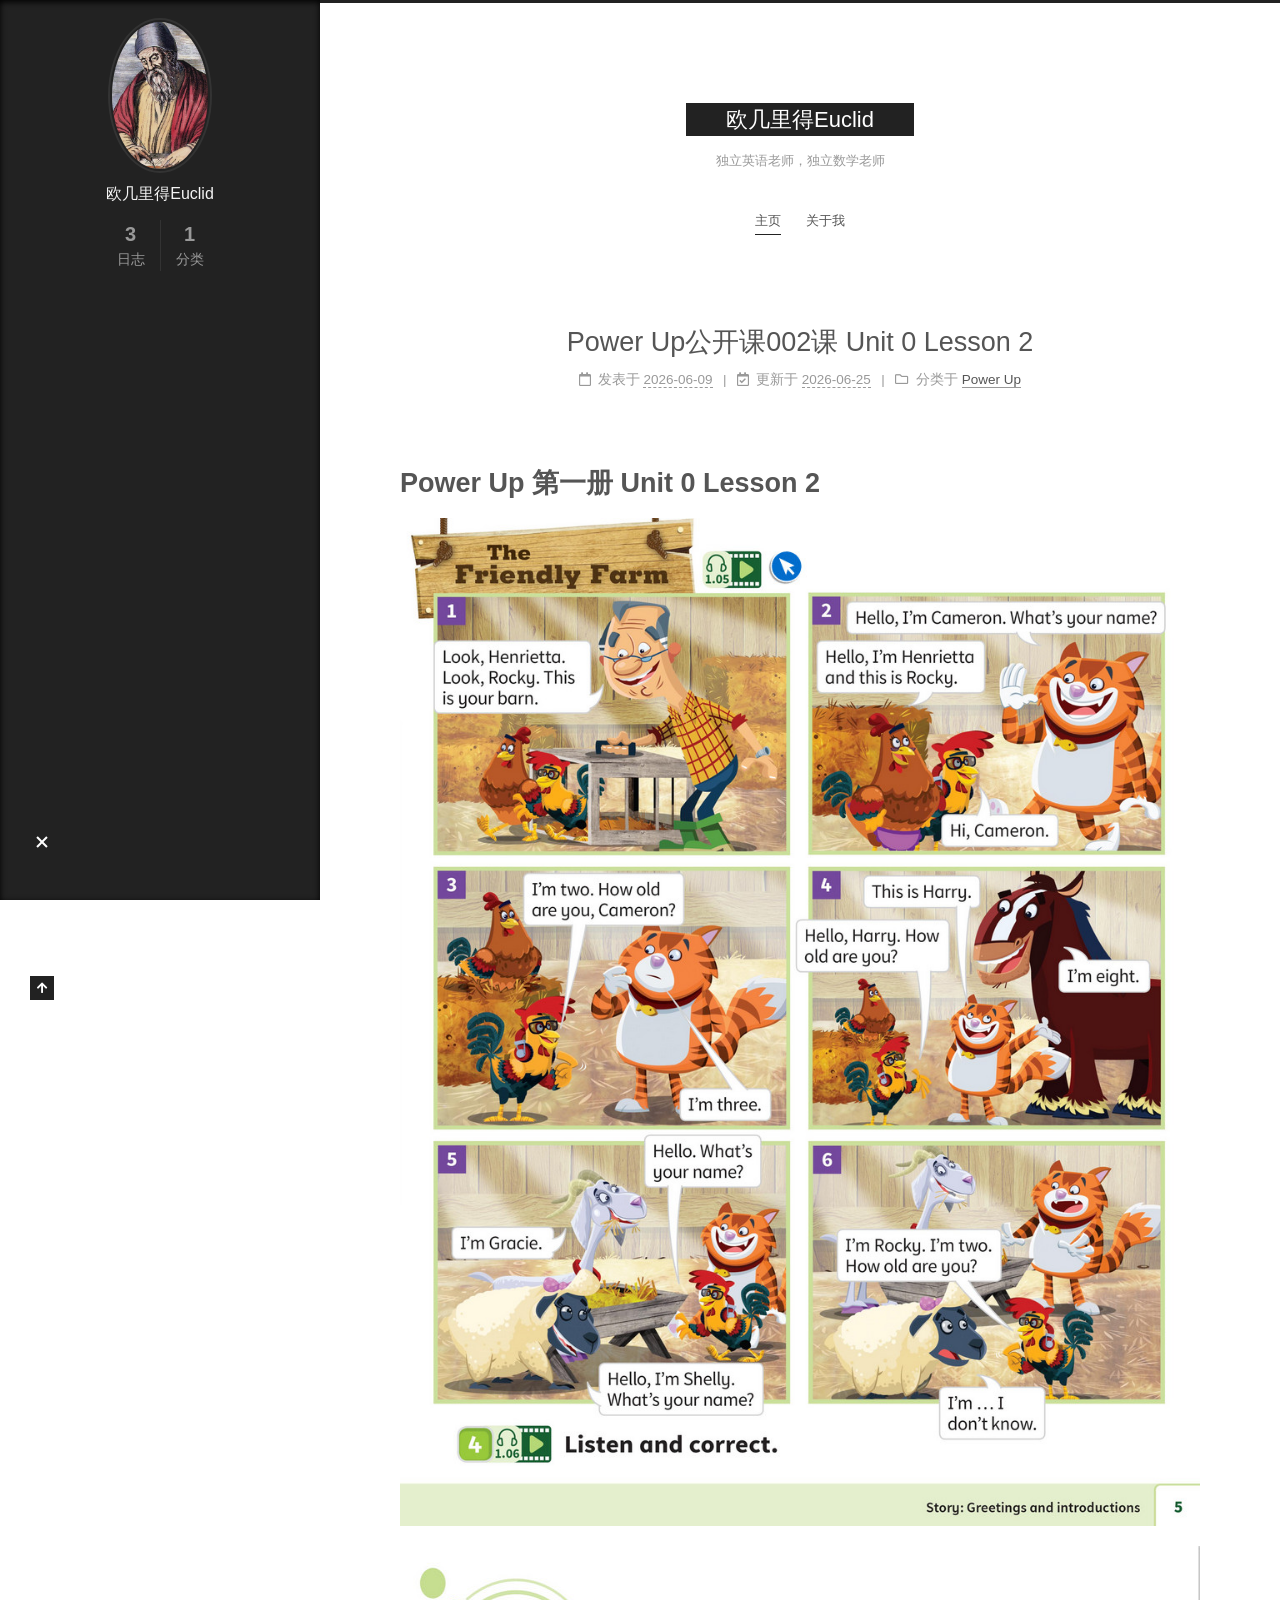
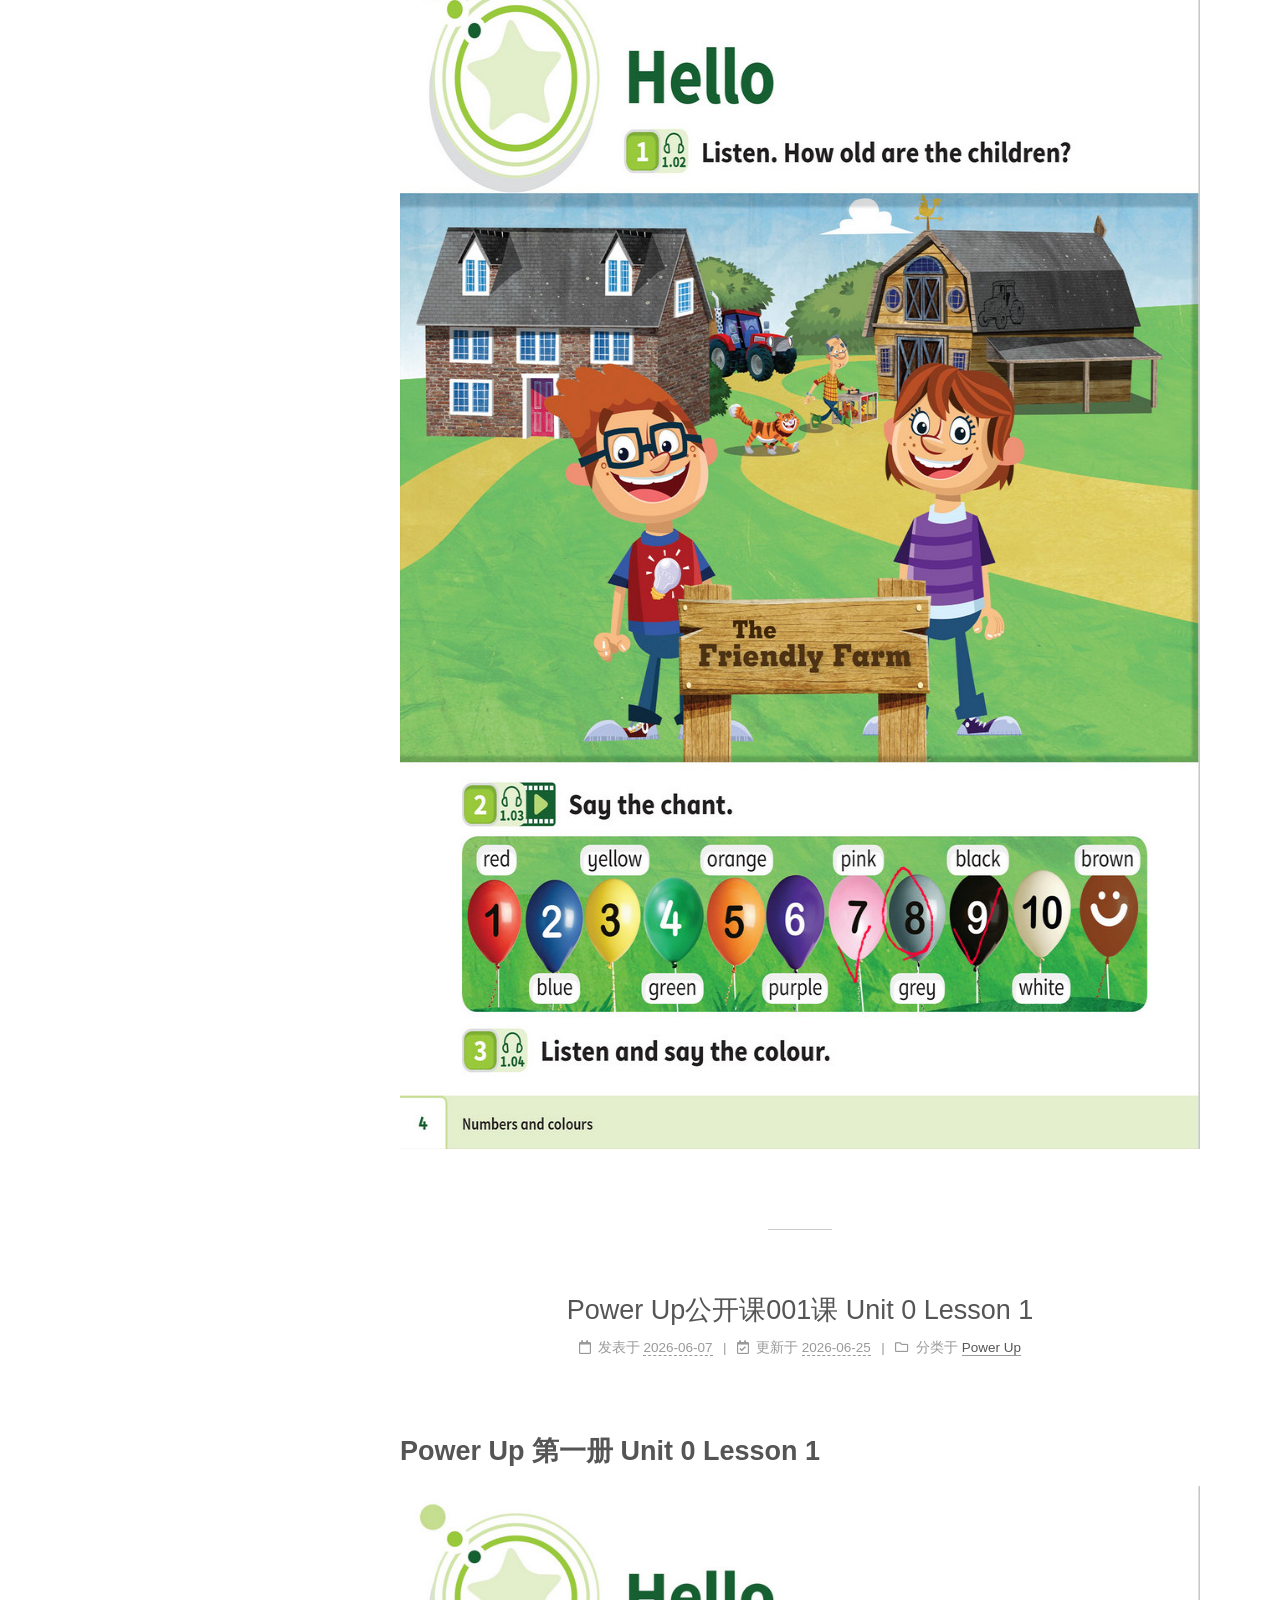
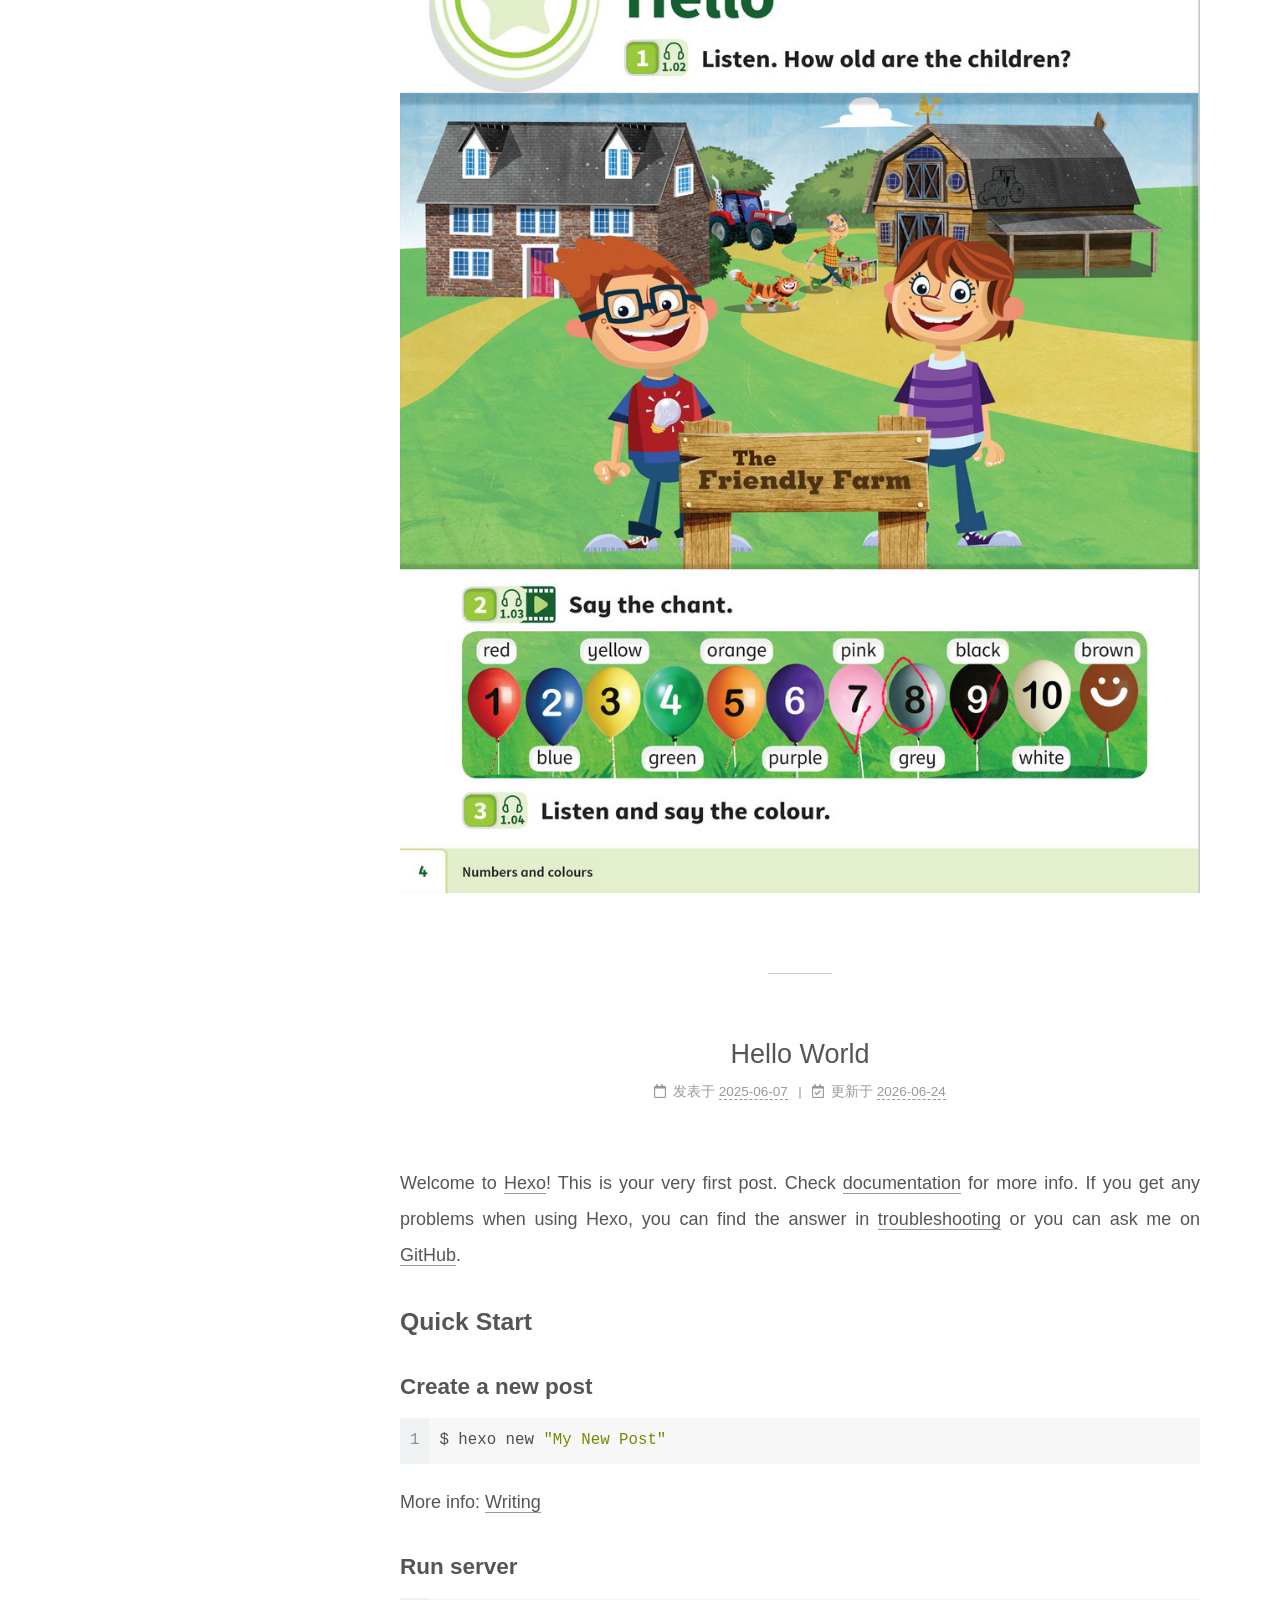
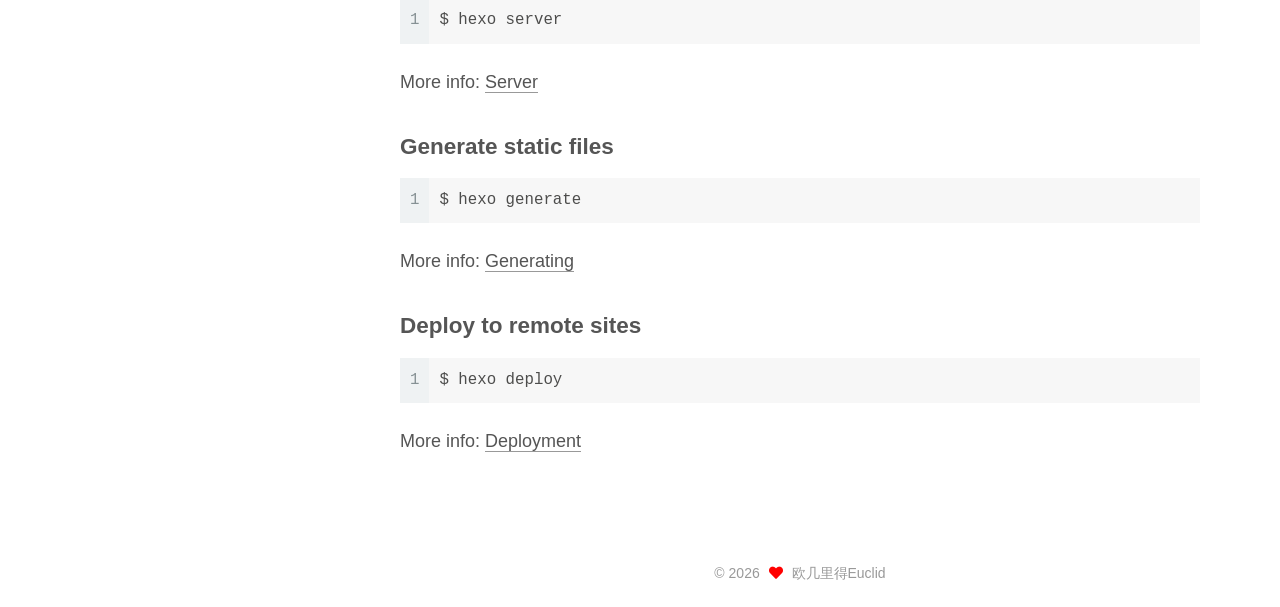
==== commit cf5c6ca8: "Site updated: 2026-06-26 00:04:40" ====
--- a/index.html
+++ b/index.html
@@ -177,7 +177,7 @@
                   <i class="far fa-calendar-check"></i>
                 </span>
                 <span class="post-meta-item-text">更新于</span>
-                <time title="修改时间：2026-06-24 15:25:16" itemprop="dateModified" datetime="2026-06-24T15:25:16+08:00">2026-06-24</time>
+                <time title="修改时间：2026-06-25 23:29:07" itemprop="dateModified" datetime="2026-06-25T23:29:07+08:00">2026-06-25</time>
               </span>
             <span class="post-meta-item">
               <span class="post-meta-item-icon">
@@ -202,8 +202,8 @@
       
           <h1>Power Up 第一册 Unit 0 Lesson 2</h1>
 
-<p> <img src="/imaegs/powerup01/page005.jpg" alt="图片描述"></p>
- <img src="/imaegs/powerup01/page004.jpg" width="956" height="1203" alt=""/>
+<p> <img src="/images/powerup01/page005.jpg" alt="图片描述"></p>
+ <img src="/images/powerup01/page004.jpg" width="956" height="1203" alt=""/>
 
       
     </div>
@@ -254,7 +254,7 @@
                   <i class="far fa-calendar-check"></i>
                 </span>
                 <span class="post-meta-item-text">更新于</span>
-                <time title="修改时间：2026-06-24 15:17:40" itemprop="dateModified" datetime="2026-06-24T15:17:40+08:00">2026-06-24</time>
+                <time title="修改时间：2026-06-25 23:29:39" itemprop="dateModified" datetime="2026-06-25T23:29:39+08:00">2026-06-25</time>
               </span>
             <span class="post-meta-item">
               <span class="post-meta-item-icon">
@@ -279,7 +279,7 @@
       
           <h1>Power Up 第一册 Unit 0 Lesson 1</h1>
 
-<p> <img src="/imaegs/powerup01/page004.jpg" alt="图片描述"></p>
+<p> <img src="/images/powerup01/page004.jpg" alt="图片描述"></p>
 
       
     </div>
--- a/css/main.css
+++ b/css/main.css
@@ -1169,7 +1169,7 @@
 }
 .links-of-author a::before,
 .links-of-author span.exturl::before {
-  background: #c352c9;
+  background: #1fffff;
   border-radius: 50%;
   content: ' ';
   display: inline-block;
